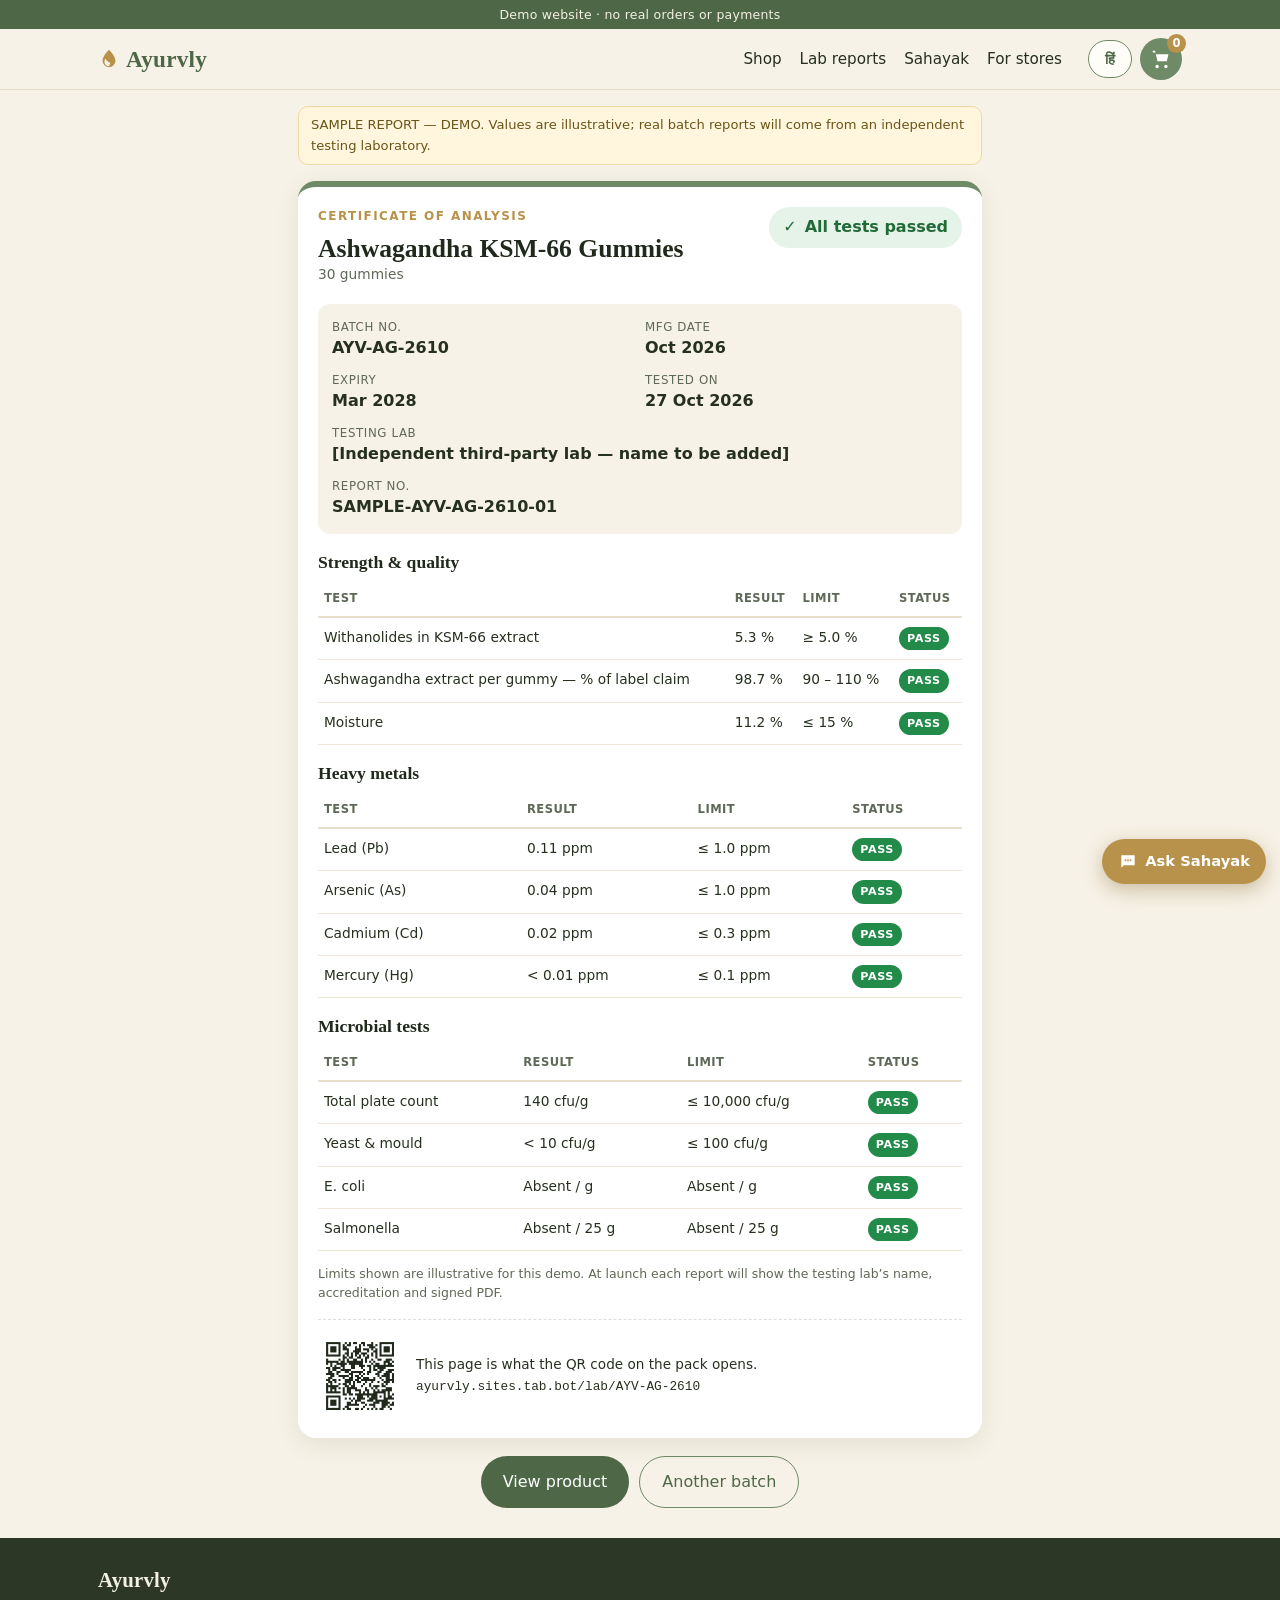
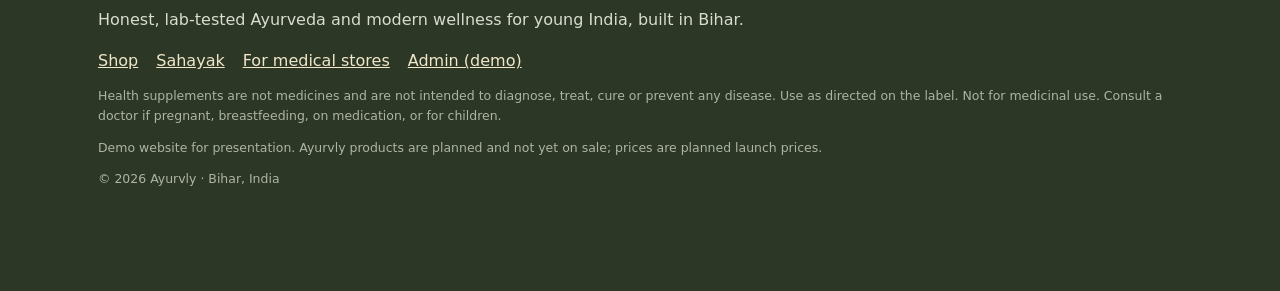
==== lab/AYV-AG-2610/index.html @ ffcc6bb6 "Ayurvly demo site on ayurvly.publicvm.com" ====
<!doctype html>
<html lang="en"><head><meta charset="utf-8">
<meta name="viewport" content="width=device-width,initial-scale=1,viewport-fit=cover">
<title>Lab report AYV-AG-2610 — Ayurvly</title>
<meta name="description" content="Sample certificate of analysis for Ayurvly Ashwagandha KSM-66 Gummies batch AYV-AG-2610 (demo).">
<meta property="og:title" content="Lab report AYV-AG-2610 — Ayurvly"><meta property="og:description" content="Sample certificate of analysis for Ayurvly Ashwagandha KSM-66 Gummies batch AYV-AG-2610 (demo).">
<meta property="og:image" content="https://ayurvly.publicvm.com/og.png"><meta name="theme-color" content="#f5efe3">
<link rel="icon" href="../../assets/favicon.png">
<link rel="stylesheet" href="../../styles.css">
</head>
<body data-page="lab" data-root="../../">
<div class="demobar"><span class="en">Demo website · no real orders or payments</span><span class="hi" lang="hi">डेमो वेबसाइट · कोई असली ऑर्डर या पेमेंट नहीं</span></div>
<header class="top"><div class="wrap topin">
 <a class="logo" href="../../index.html" aria-label="Ayurvly home"><svg viewBox="0 0 24 24" aria-hidden="true"><path d="M12 2C7 7 5 11 5 14a7 7 0 0 0 14 0c0-3-2-7-7-12Zm0 18a5 5 0 0 1-5-5c0-1 .3-2.2 1-3.6 1.3 2.6 3 4 5.6 4.6-.8 1.6-1 2.8-1.6 4Z"/></svg>Ayurvly</a>
 <nav class="mainnav" aria-label="Main"><a href="../../index.html#shop"><span class="en">Shop</span><span class="hi" lang="hi">शॉप</span></a><a href="../../lab/AYV-MG-2611/index.html"><span class="en">Lab reports</span><span class="hi" lang="hi">लैब रिपोर्ट</span></a><a href="../../sahayak/index.html"><span class="en">Sahayak</span><span class="hi" lang="hi">सहायक</span></a><a href="../../stores/index.html"><span class="en">For stores</span><span class="hi" lang="hi">स्टोर्स के लिए</span></a></nav>
 <div class="tools"><button class="lang" type="button" aria-label="Switch language Hindi English"><span class="en">हिं</span><span class="hi">EN</span></button>
 <a class="cartbtn" href="../../cart/index.html" aria-label="Cart"><svg viewBox="0 0 24 24" aria-hidden="true"><path d="M7 18a2 2 0 1 0 0 4 2 2 0 0 0 0-4Zm10 0a2 2 0 1 0 0 4 2 2 0 0 0 0-4ZM5.2 4l.4 2H20l-2 8H7.4L4.6 2H2v2h3.2Z"/></svg><b class="cartcount">0</b></a></div>
</div></header>
<main id="main">
<div class="wrap narrow">
<p class="samplenote"><span class="en">SAMPLE REPORT — DEMO. Values are illustrative; real batch reports will come from an independent testing laboratory.</span><span class="hi" lang="hi">सैंपल रिपोर्ट — डेमो। आँकड़े उदाहरण हैं; असली बैच रिपोर्ट स्वतंत्र टेस्टिंग लैब से आएगी।</span></p>
<div class="coa">
 <div class="coahead"><div><p class="eyebrow"><span class="en">Certificate of Analysis</span><span class="hi" lang="hi">विश्लेषण प्रमाणपत्र (COA)</span></p><h1><span class="en">Ashwagandha KSM-66 Gummies</span><span class="hi" lang="hi">अश्वगंधा KSM-66 गमीज़</span></h1><p class="pack"><span class="en">30 gummies</span><span class="hi" lang="hi">30 गमीज़</span></p></div>
 <div class="verdict"><span>✓</span><b><span class="en">All tests passed</span><span class="hi" lang="hi">सभी टेस्ट पास</span></b></div></div>
 <dl class="meta">
  <div><dt><span class="en">Batch no.</span><span class="hi" lang="hi">बैच नं.</span></dt><dd>AYV-AG-2610</dd></div>
  <div><dt><span class="en">Mfg date</span><span class="hi" lang="hi">निर्माण तिथि</span></dt><dd>Oct 2026</dd></div>
  <div><dt><span class="en">Expiry</span><span class="hi" lang="hi">एक्सपायरी</span></dt><dd>Mar 2028</dd></div>
  <div><dt><span class="en">Tested on</span><span class="hi" lang="hi">टेस्ट तिथि</span></dt><dd>27 Oct 2026</dd></div>
  <div class="wide"><dt><span class="en">Testing lab</span><span class="hi" lang="hi">टेस्टिंग लैब</span></dt><dd><span class="en">[Independent third-party lab — name to be added]</span><span class="hi" lang="hi">[स्वतंत्र थर्ड-पार्टी लैब — नाम जोड़ा जाएगा]</span></dd></div>
  <div class="wide"><dt><span class="en">Report no.</span><span class="hi" lang="hi">रिपोर्ट नं.</span></dt><dd>SAMPLE-AYV-AG-2610-01</dd></div>
 </dl>
 <section class="coasec"><h2><span class="en">Strength & quality</span><span class="hi" lang="hi">ताक़त और गुणवत्ता</span></h2><div class="tblwrap"><table><thead><tr><th><span class="en">Test</span><span class="hi" lang="hi">टेस्ट</span></th><th><span class="en">Result</span><span class="hi" lang="hi">रिज़ल्ट</span></th><th><span class="en">Limit</span><span class="hi" lang="hi">सीमा</span></th><th><span class="en">Status</span><span class="hi" lang="hi">स्थिति</span></th></tr></thead><tbody><tr><td><span class="en">Withanolides in KSM-66 extract</span><span class="hi" lang="hi">KSM-66 एक्सट्रैक्ट में विथानोलाइड्स</span></td><td>5.3 %</td><td>≥ 5.0 %</td><td><span class="pass">PASS</span></td></tr><tr><td><span class="en">Ashwagandha extract per gummy — % of label claim</span><span class="hi" lang="hi">प्रति गमी अश्वगंधा एक्सट्रैक्ट — लेबल का %</span></td><td>98.7 %</td><td>90 – 110 %</td><td><span class="pass">PASS</span></td></tr><tr><td><span class="en">Moisture</span><span class="hi" lang="hi">नमी</span></td><td>11.2 %</td><td>≤ 15 %</td><td><span class="pass">PASS</span></td></tr></tbody></table></div></section>
 <section class="coasec"><h2><span class="en">Heavy metals</span><span class="hi" lang="hi">हेवी मेटल</span></h2><div class="tblwrap"><table><thead><tr><th><span class="en">Test</span><span class="hi" lang="hi">टेस्ट</span></th><th><span class="en">Result</span><span class="hi" lang="hi">रिज़ल्ट</span></th><th><span class="en">Limit</span><span class="hi" lang="hi">सीमा</span></th><th><span class="en">Status</span><span class="hi" lang="hi">स्थिति</span></th></tr></thead><tbody><tr><td><span class="en">Lead (Pb)</span><span class="hi" lang="hi">सीसा (Pb)</span></td><td>0.11 ppm</td><td>≤ 1.0 ppm</td><td><span class="pass">PASS</span></td></tr><tr><td><span class="en">Arsenic (As)</span><span class="hi" lang="hi">आर्सेनिक (As)</span></td><td>0.04 ppm</td><td>≤ 1.0 ppm</td><td><span class="pass">PASS</span></td></tr><tr><td><span class="en">Cadmium (Cd)</span><span class="hi" lang="hi">कैडमियम (Cd)</span></td><td>0.02 ppm</td><td>≤ 0.3 ppm</td><td><span class="pass">PASS</span></td></tr><tr><td><span class="en">Mercury (Hg)</span><span class="hi" lang="hi">पारा (Hg)</span></td><td>< 0.01 ppm</td><td>≤ 0.1 ppm</td><td><span class="pass">PASS</span></td></tr></tbody></table></div></section>
 <section class="coasec"><h2><span class="en">Microbial tests</span><span class="hi" lang="hi">बैक्टीरिया/माइक्रोबियल टेस्ट</span></h2><div class="tblwrap"><table><thead><tr><th><span class="en">Test</span><span class="hi" lang="hi">टेस्ट</span></th><th><span class="en">Result</span><span class="hi" lang="hi">रिज़ल्ट</span></th><th><span class="en">Limit</span><span class="hi" lang="hi">सीमा</span></th><th><span class="en">Status</span><span class="hi" lang="hi">स्थिति</span></th></tr></thead><tbody><tr><td><span class="en">Total plate count</span><span class="hi" lang="hi">कुल बैक्टीरिया गिनती</span></td><td>140 cfu/g</td><td>≤ 10,000 cfu/g</td><td><span class="pass">PASS</span></td></tr><tr><td><span class="en">Yeast & mould</span><span class="hi" lang="hi">यीस्ट और फफूंद</span></td><td>< 10 cfu/g</td><td>≤ 100 cfu/g</td><td><span class="pass">PASS</span></td></tr><tr><td><span class="en">E. coli</span><span class="hi" lang="hi">ई. कोलाई</span></td><td>Absent / g</td><td>Absent / g</td><td><span class="pass">PASS</span></td></tr><tr><td><span class="en">Salmonella</span><span class="hi" lang="hi">साल्मोनेला</span></td><td>Absent / 25 g</td><td>Absent / 25 g</td><td><span class="pass">PASS</span></td></tr></tbody></table></div></section>
 <p class="fine"><span class="en">Limits shown are illustrative for this demo. At launch each report will show the testing lab’s name, accreditation and signed PDF.</span><span class="hi" lang="hi">यहाँ दिखाई सीमाएँ डेमो के उदाहरण हैं। लॉन्च पर हर रिपोर्ट में लैब का नाम, मान्यता और साइन की हुई PDF होगी।</span></p>
 <div class="coafoot"><img src="../../assets/qr-AYV-AG-2610.png" alt="QR code for this report" width="96" height="96"><p><span class="en">This page is what the QR code on the pack opens.</span><span class="hi" lang="hi">पैक पर बना QR कोड यही पेज खोलता है।</span><br><span class="mono">ayurvly.sites.tab.bot/lab/AYV-AG-2610</span></p></div>
</div>
<div class="cta center"><a class="btn" href="../../product/ashwagandha-gummies/index.html"><span class="en">View product</span><span class="hi" lang="hi">प्रोडक्ट देखें</span></a><a class="btn ghost" href="../../lab/AYV-MG-2611/index.html"><span class="en">Another batch</span><span class="hi" lang="hi">दूसरा बैच</span></a></div>
</div>
</main>
<footer class="foot"><div class="wrap">
 <div class="logo small">Ayurvly</div>
 <p><span class="en">Honest, lab-tested Ayurveda and modern wellness for young India, built in Bihar.</span><span class="hi" lang="hi">युवा भारत के लिए ईमानदार, लैब-टेस्टेड आयुर्वेद और आधुनिक वेलनेस — बिहार में बना।</span></p>
 <nav class="footnav" aria-label="Footer"><a href="../../index.html#shop"><span class="en">Shop</span><span class="hi" lang="hi">शॉप</span></a><a href="../../sahayak/index.html"><span class="en">Sahayak</span><span class="hi" lang="hi">सहायक</span></a><a href="../../stores/index.html"><span class="en">For medical stores</span><span class="hi" lang="hi">मेडिकल स्टोर्स के लिए</span></a><a href="../../admin/index.html"><span class="en">Admin (demo)</span><span class="hi" lang="hi">एडमिन (डेमो)</span></a></nav>
 <p class="fine"><span class="en">Health supplements are not medicines and are not intended to diagnose, treat, cure or prevent any disease. Use as directed on the label. Not for medicinal use. Consult a doctor if pregnant, breastfeeding, on medication, or for children.</span><span class="hi" lang="hi">हेल्थ सप्लीमेंट दवा नहीं हैं और किसी बीमारी के इलाज या रोकथाम के लिए नहीं हैं। लेबल के अनुसार ही लें। गर्भावस्था, स्तनपान, कोई दवा चल रही हो या बच्चों के लिए — पहले डॉक्टर से पूछें।</span></p>
 <p class="fine"><span class="en">Demo website for presentation. Ayurvly products are planned and not yet on sale; prices are planned launch prices.</span><span class="hi" lang="hi">यह प्रस्तुति के लिए डेमो वेबसाइट है। Ayurvly प्रोडक्ट अभी योजना में हैं, बिक्री शुरू नहीं हुई; दाम प्रस्तावित लॉन्च दाम हैं।</span></p>
 <p class="fine">© 2026 Ayurvly · Bihar, India</p>
</div></footer>
<a class="fab" href="../../sahayak/index.html" aria-label="Ask Ayurvly Sahayak"><svg viewBox="0 0 24 24" aria-hidden="true"><path d="M4 4h16v12H7l-3 3V4Zm4 5v2h2V9H8Zm3 0v2h2V9h-2Zm3 0v2h2V9h-2Z"/></svg><span><span class="en">Ask Sahayak</span><span class="hi" lang="hi">सहायक से पूछें</span></span></a>
<div class="toast" role="status" aria-live="polite"></div>
<script src="../../script.js"></script>
</body></html>
---- styles.css ----
:root{--sage:#6f8a66;--sage-d:#4e6847;--sage-l:#e3eadb;--cream:#f7f2e7;--cream-d:#efe6d3;--gold:#b8924a;--ink:#26301f;--mut:#5f6957;--white:#fffdf8;--r:16px;--sh:0 6px 24px rgba(54,64,40,.10)}
*{box-sizing:border-box}html{scroll-behavior:smooth;-webkit-text-size-adjust:100%}
body{margin:0;background:var(--cream);color:var(--ink);font:16px/1.55 system-ui,-apple-system,"Segoe UI",Roboto,"Noto Sans Devanagari","Noto Sans",sans-serif;overflow-x:hidden}
img{max-width:100%;height:auto;display:block}a{color:var(--sage-d)}
h1,h2,h3{font-family:Georgia,"Times New Roman","Noto Serif Devanagari",serif;line-height:1.2;margin:0 0 .5em;color:#20291b;font-weight:600}
h1{font-size:clamp(1.75rem,6vw,3rem)}h2{font-size:clamp(1.35rem,4.5vw,2rem)}h3{font-size:1.08rem}
.wrap{max-width:1120px;margin:0 auto;padding:0 18px}.narrow{max-width:720px}
body:not(.lang-hi) .hi{display:none!important}body.lang-hi .en{display:none!important}
.demobar{background:var(--sage-d);color:#f3efe2;font-size:.78rem;text-align:center;padding:5px 10px;letter-spacing:.02em}
.top{position:sticky;top:0;z-index:20;background:rgba(247,242,231,.94);backdrop-filter:blur(8px);border-bottom:1px solid #e4dbc6}
.topin{display:flex;align-items:center;gap:14px;height:60px}
.logo{display:flex;align-items:center;gap:6px;font:600 1.45rem Georgia,serif;color:var(--sage-d);text-decoration:none;letter-spacing:.01em}
.logo svg{width:22px;height:22px;fill:var(--gold)}.logo.small{font-size:1.3rem;color:#f3efe2;margin-bottom:6px}
.mainnav{display:flex;gap:18px;margin-left:auto}.mainnav a{text-decoration:none;color:var(--ink);font-size:.95rem}
.tools{display:flex;gap:8px;align-items:center;margin-left:auto}.mainnav+.tools{margin-left:12px}
.lang{border:1.5px solid var(--sage);background:var(--white);color:var(--sage-d);border-radius:999px;min-width:44px;height:38px;font-weight:700;font-size:.9rem;cursor:pointer}
.cartbtn{position:relative;display:grid;place-items:center;width:42px;height:42px;border-radius:50%;background:var(--sage);text-decoration:none}
.cartbtn svg{width:21px;fill:#fff}.cartcount{position:absolute;top:-4px;right:-4px;background:var(--gold);color:#fff;font-size:.72rem;min-width:19px;height:19px;border-radius:10px;display:grid;place-items:center;padding:0 4px}
@media(max-width:820px){.mainnav{display:none}}
:focus-visible{outline:3px solid var(--gold);outline-offset:2px}
.btn{display:inline-flex;align-items:center;justify-content:center;gap:8px;background:var(--sage-d);color:#fff;border:0;border-radius:999px;padding:13px 22px;font:600 1rem/1.2 inherit;text-decoration:none;cursor:pointer;min-height:48px;transition:transform .15s,background .15s}
.btn:active{transform:scale(.97)}.btn:hover{background:#3f5839}
.btn.ghost{background:transparent;color:var(--sage-d);border:1.5px solid var(--sage)}.btn.ghost:hover{background:var(--sage-l)}
.btn.small{padding:9px 16px;min-height:40px;font-size:.92rem}.btn.block{display:flex;width:100%;margin-top:10px}
.btn.wa{background:#1f8f4e;margin-top:14px}.btn.wa svg{width:22px;fill:#fff}
.eyebrow{text-transform:uppercase;letter-spacing:.12em;font-size:.75rem;color:var(--gold);font-weight:700;margin:0 0 8px}
.lead{font-size:1.08rem;color:var(--mut);max-width:40em}
.hero{padding:34px 0 26px;background:radial-gradient(120% 80% at 90% 0%,#e6ecdc 0%,var(--cream) 60%)}
.hero.small{padding:28px 0 18px}
.heroin{display:grid;gap:10px}.cta{display:flex;flex-wrap:wrap;gap:10px;margin:18px 0}.cta.center{justify-content:center}
.herostack{display:grid;grid-template-columns:1fr 1fr;gap:12px;margin-top:8px}
.herostack img{border-radius:var(--r);box-shadow:var(--sh);aspect-ratio:1;object-fit:cover}
@media(min-width:900px){.heroin{grid-template-columns:1.1fr 1fr;align-items:center;column-gap:40px}.heroin>*:not(.herostack){grid-column:1}.herostack{grid-column:2;grid-row:1/5}}
.trust{background:var(--white);border-block:1px solid #e8dfcb}
.trustin{display:grid;gap:12px;padding:16px 18px}@media(min-width:760px){.trustin{grid-template-columns:repeat(3,1fr)}}
.titem{display:flex;gap:12px;align-items:center;text-decoration:none;color:var(--ink)}
.titem img{width:58px;height:58px;border:1px solid #ddd;border-radius:8px;background:#fff;padding:3px}
.titem i{width:58px;height:58px;flex:none;border-radius:50%;display:grid;place-items:center;background:var(--sage-l);color:var(--sage-d);font:700 1.5rem Georgia,serif;font-style:normal}
.titem b{display:block}.titem span{font-size:.88rem;color:var(--mut)}
.sec{padding:40px 0}.sec.alt{background:var(--cream-d)}.sec0{margin:32px 0}.sub{color:var(--mut);margin-top:-4px}
.grid{display:grid;grid-template-columns:repeat(2,1fr);gap:12px;margin-top:18px}@media(min-width:900px){.grid{grid-template-columns:repeat(4,1fr);gap:18px}}
.pcard{background:var(--white);border-radius:var(--r);overflow:hidden;box-shadow:var(--sh);display:flex;flex-direction:column}
.pimg{position:relative;display:block}.pimg img{aspect-ratio:1;object-fit:cover;width:100%}
.ribbon{position:absolute;top:10px;left:10px;background:var(--gold);color:#fff;font-size:.72rem;font-weight:700;padding:3px 9px;border-radius:999px}
.pbody{padding:12px;display:flex;flex-direction:column;gap:3px;flex:1}.pbody h3{margin:2px 0 0;font-size:1rem}.pbody h3 a{color:inherit;text-decoration:none}
.tag{font-size:.72rem;font-weight:700;color:var(--sage-d);background:var(--sage-l);border-radius:999px;padding:2px 9px;align-self:flex-start}
.pack{color:var(--mut);font-size:.86rem;margin:0}.prow{margin:4px 0}.price{font-weight:800;font-size:1.15rem}.mrp{color:#8a8a80;font-size:.9rem}
.off{font-size:.72rem;color:#9a6b17;font-weight:700}.soon{font-weight:700;color:var(--gold)}
.prow.big .price{font-size:1.7rem}
.pact{display:flex;flex-wrap:wrap;gap:6px;align-items:center;margin-top:auto;padding-top:6px}.pact .btn{flex:1 1 auto}
.labchip{font-size:.78rem;font-weight:700;color:#2f7a46;text-decoration:none;white-space:nowrap}
.split{display:grid;gap:26px;align-items:center}@media(min-width:820px){.split{grid-template-columns:1.2fr 1fr}}
.steps{padding-left:1.2em}.steps li{margin:6px 0}
.qrbig{justify-self:center;background:#fff;border-radius:20px;padding:16px 16px 10px;box-shadow:var(--sh);text-align:center;text-decoration:none;color:var(--sage-d);font-weight:700}
.qrbig img{width:220px;height:220px}
.chatpeek{display:flex;flex-direction:column;gap:10px}
.b{padding:11px 14px;border-radius:16px;max-width:88%;box-shadow:0 2px 8px rgba(0,0,0,.05);white-space:pre-line}
.b.u{align-self:flex-end;background:var(--sage-d);color:#fff;border-bottom-right-radius:4px}.b.a{align-self:flex-start;background:var(--white);border-bottom-left-radius:4px}
.reviews{background:var(--white);border:1.5px dashed #d6c9a8;border-radius:var(--r);padding:18px}.reviews p{margin:.3em 0 0;color:var(--mut)}
.foot{background:#2c3726;color:#d9dccf;padding:30px 0 90px;margin-top:30px}.foot a{color:#f0e6c8}
.footnav{display:flex;flex-wrap:wrap;gap:8px 18px;margin:10px 0}.fine{font-size:.78rem;color:var(--mut)}.foot .fine{color:#aeb4a2}
.fab{position:fixed;right:14px;bottom:16px;z-index:30;display:flex;align-items:center;gap:7px;background:var(--gold);color:#fff;text-decoration:none;border-radius:999px;padding:11px 16px;font-weight:700;box-shadow:0 6px 20px rgba(120,90,30,.35);font-size:.92rem}
.fab svg{width:20px;fill:#fff}body[data-page=sahayak] .fab{display:none}
.toast{position:fixed;left:50%;bottom:80px;transform:translateX(-50%) translateY(20px);background:#26301f;color:#fff;padding:11px 18px;border-radius:12px;opacity:0;pointer-events:none;transition:.25s;z-index:50;max-width:90vw;text-align:center;font-size:.92rem}
.toast.show{opacity:1;transform:translateX(-50%)}
.crumb{font-size:.85rem;margin:14px 0;color:var(--mut)}
.pdp{display:grid;gap:18px}@media(min-width:820px){.pdp{grid-template-columns:1fr 1fr;gap:40px}}
.pdimg img{border-radius:var(--r);box-shadow:var(--sh);width:100%}
.qtyrow{display:flex;gap:10px;align-items:center;margin-top:8px}.qtyrow .btn{flex:1}
.qty{display:inline-flex;align-items:center;border:1.5px solid var(--sage);border-radius:999px;background:var(--white);height:46px}
.qty button{border:0;background:none;width:40px;height:44px;font-size:1.3rem;color:var(--sage-d);cursor:pointer}.qty output{min-width:26px;text-align:center;font-weight:700}
.note{font-size:.84rem;color:var(--mut)}
.bens{padding:0;list-style:none}.bens li{padding:7px 0 7px 28px;position:relative;border-bottom:1px solid #e8dfcb}
.bens li:before{content:"✓";position:absolute;left:4px;color:var(--sage);font-weight:800}
.labbox{margin:30px 0;background:linear-gradient(135deg,#4e6847,#6f8a66);color:#f7f2e7;border-radius:22px;padding:22px;display:grid;gap:18px;align-items:center}
.labbox h2{color:#fff}.labbox .eyebrow{color:#e9cf93}.labbox .btn{background:#f7f2e7;color:var(--sage-d)}
.qrwrap{justify-self:center;background:#fff;padding:10px;border-radius:14px}.qrwrap img{width:190px;height:190px}
@media(min-width:720px){.labbox{grid-template-columns:1fr auto}}
.label{display:grid;gap:0;border-radius:14px;overflow:hidden;box-shadow:var(--sh);max-width:640px}@media(min-width:620px){.label{grid-template-columns:1fr 1.25fr}}
.lfront{background:var(--sage-d);color:#f7f2e7;padding:20px;display:flex;flex-direction:column;gap:4px;justify-content:center;text-align:center;border-right:3px solid var(--gold)}
.lbrand{font:600 1.7rem Georgia,serif;color:#e9cf93}.lname{font:600 1.15rem Georgia,serif}.lpack{font-size:.85rem;opacity:.9}.lhi{font-size:.95rem}
.lnmu{margin-top:8px;font-size:.62rem;letter-spacing:.12em;border:1px solid rgba(255,255,255,.4);padding:3px 6px;align-self:center;border-radius:4px}
.lback{background:#fffdf6;padding:16px;display:flex;gap:12px;align-items:center}
.lrows{display:grid;grid-template-columns:auto 1fr;gap:3px 10px;font-size:.78rem;flex:1}.lrows span{color:var(--mut)}
.lqr{text-align:center;font-size:.66rem;text-decoration:none;color:var(--ink);width:112px;flex:none}.lqr img{width:104px;height:104px;margin:0 auto 3px}
.grid2{display:grid;gap:14px}@media(min-width:760px){.grid2{grid-template-columns:1fr 1fr}}
.grid3{display:grid;gap:14px}@media(min-width:860px){.grid3{grid-template-columns:repeat(3,1fr)}}
.info{background:var(--white);border-radius:var(--r);padding:18px;box-shadow:var(--sh)}.info h2{font-size:1.2rem}.info.warn{border-left:5px solid var(--gold)}.info ul{padding-left:1.1em}
.samplenote{background:#fff6dd;border:1px solid #ecd9a2;color:#6b5418;border-radius:10px;padding:8px 12px;font-size:.82rem;margin:16px 0}
.coa{background:#fff;border-radius:18px;box-shadow:var(--sh);padding:20px;border-top:6px solid var(--sage)}
.coahead{display:flex;justify-content:space-between;gap:12px;flex-wrap:wrap;align-items:flex-start}.coahead h1{font-size:1.6rem;margin:0}
.verdict{display:flex;align-items:center;gap:8px;background:#e5f3e8;color:#226b39;border-radius:999px;padding:8px 14px}.verdict span{font-weight:900}
.meta{display:grid;grid-template-columns:1fr 1fr;gap:10px;margin:18px 0;padding:14px;background:var(--cream);border-radius:12px}
.meta div{min-width:0}.meta .wide{grid-column:1/-1}.meta dt{font-size:.74rem;color:var(--mut);text-transform:uppercase;letter-spacing:.05em}.meta dd{margin:0;font-weight:700;overflow-wrap:anywhere}
.coasec h2{font-size:1.1rem;margin-top:18px}
.tblwrap{overflow-x:auto;-webkit-overflow-scrolling:touch}
table{width:100%;border-collapse:collapse;font-size:.86rem}th{text-align:left;font-size:.72rem;text-transform:uppercase;letter-spacing:.04em;color:var(--mut);padding:8px 6px;border-bottom:2px solid #e8dfcb}
td{padding:9px 6px;border-bottom:1px solid #eee6d4;vertical-align:top}
.pass{display:inline-block;background:#228b4a;color:#fff;font-weight:800;font-size:.7rem;padding:3px 8px;border-radius:999px;letter-spacing:.05em}
.coafoot{display:flex;gap:14px;align-items:center;margin-top:16px;padding-top:14px;border-top:1px dashed #ddd;font-size:.85rem}.coafoot img{width:84px;height:84px}
.mono{font-family:ui-monospace,Menlo,monospace;font-size:.8rem;overflow-wrap:anywhere}
.cartlist{display:flex;flex-direction:column;gap:10px;margin:16px 0}
.citem{display:flex;gap:12px;align-items:center;background:var(--white);border-radius:14px;padding:10px;box-shadow:var(--sh)}
.citem img{width:70px;height:70px;border-radius:10px;object-fit:cover}.citem .cname{flex:1;min-width:0}.citem .cname b{display:block;font-size:.95rem}
.rm{background:none;border:0;color:#9a4b3a;font-size:.8rem;cursor:pointer;padding:4px 0}
.totals{background:var(--white);border-radius:14px;padding:14px;box-shadow:var(--sh)}.totals .r{display:flex;justify-content:space-between;padding:3px 0}.totals .r.t{font-weight:800;font-size:1.1rem;border-top:1px solid #e8dfcb;margin-top:6px;padding-top:8px}
.empty{text-align:center;padding:30px;background:var(--white);border-radius:14px}
.form{display:flex;flex-direction:column;gap:12px;margin-top:16px}.form label{display:flex;flex-direction:column;gap:5px;font-weight:600;font-size:.9rem}
input,textarea{font:inherit;font-size:16px;padding:12px;border:1.5px solid #d8cfba;border-radius:12px;background:#fff;color:var(--ink);width:100%}
input:focus,textarea:focus{outline:none;border-color:var(--sage);box-shadow:0 0 0 3px var(--sage-l)}
.two{display:grid;grid-template-columns:1.4fr 1fr;gap:10px}
fieldset.pay{border:0;padding:0;margin:4px 0;display:flex;flex-direction:column;gap:8px}fieldset legend{font-weight:700;margin-bottom:6px}
.opt{flex-direction:row!important;align-items:center;gap:12px!important;background:#fff;border:1.5px solid #d8cfba;border-radius:12px;padding:12px;cursor:pointer}
.opt input{width:20px;height:20px;accent-color:var(--sage-d)}.opt small{display:block;color:var(--mut);font-weight:400}
.opt:has(input:checked){border-color:var(--sage-d);background:var(--sage-l)}
.err{color:#a63d2b;font-size:.88rem;margin:0;min-height:1em}
.center{text-align:center}.okcircle{width:84px;height:84px;margin:28px auto 10px;border-radius:50%;background:#228b4a;color:#fff;font-size:2.6rem;display:grid;place-items:center}
.chathead{display:flex;gap:12px;align-items:center;margin:18px 0 10px}.chathead h1{font-size:1.4rem;margin:0}.chathead p{margin:0;color:var(--mut);font-size:.85rem}
.avatar{width:50px;height:50px;border-radius:50%;background:var(--sage-d);color:#e9cf93;display:grid;place-items:center;font-size:1.5rem;font-weight:700}
.chat{background:#ebe4d3;border-radius:18px;padding:14px;display:flex;flex-direction:column;gap:10px;min-height:260px;max-height:58vh;overflow-y:auto}
.b.a a{font-weight:700}.b .safe{display:block;margin-top:8px;padding:8px 10px;background:#fff6dd;border-radius:10px;font-size:.86rem}
.typing{align-self:flex-start;background:var(--white);border-radius:16px;padding:12px 14px}.typing i{display:inline-block;width:7px;height:7px;margin:0 2px;border-radius:50%;background:#9aa58e;animation:bl 1s infinite}
.typing i:nth-child(2){animation-delay:.2s}.typing i:nth-child(3){animation-delay:.4s}@keyframes bl{50%{opacity:.25}}
.chips{display:flex;gap:8px;overflow-x:auto;padding:10px 0;-webkit-overflow-scrolling:touch}
.chip{flex:none;border:1.5px solid var(--sage);background:var(--white);color:var(--sage-d);border-radius:999px;padding:8px 13px;font:600 .88rem inherit;cursor:pointer;white-space:nowrap}
.chatin{display:flex;gap:8px}.chatin input{border-radius:999px}
.calc{display:grid;grid-template-columns:1fr auto;gap:4px 10px;background:var(--cream);border-radius:10px;padding:10px;font-size:.9rem}.calc .g{color:#226b39}
.rocard{background:var(--white);border-radius:var(--r);box-shadow:var(--sh);padding:14px;max-width:560px}
.rohead{display:flex;justify-content:space-between;align-items:center;gap:8px;border-bottom:1px solid #e8dfcb;padding-bottom:8px;margin-bottom:6px;flex-wrap:wrap}
.roitem{display:flex;align-items:center;gap:10px;padding:8px 0;border-bottom:1px solid #f0e9da}.roitem img{width:52px;height:52px;border-radius:8px}.roitem>div:nth-child(2){flex:1;min-width:0}.roitem small{display:block;color:var(--mut)}
.roitem .qty{height:40px}.roitem .qty button{width:34px;height:38px}
.rosum{font-weight:700;margin:10px 0 0}
.adhead{display:flex;justify-content:space-between;align-items:flex-start;gap:10px;margin-top:20px}.demotag{background:#b8924a;color:#fff;font-weight:800;font-size:.72rem;padding:5px 10px;border-radius:6px;letter-spacing:.08em;white-space:nowrap}
.kpis{display:grid;grid-template-columns:1fr 1fr;gap:10px}@media(min-width:820px){.kpis{grid-template-columns:repeat(4,1fr)}}
.kpi{background:var(--white);border-radius:14px;padding:14px;box-shadow:var(--sh)}.kpi span{font-size:.8rem;color:var(--mut);display:block}.kpi b{font-size:1.5rem;font-family:Georgia,serif}
.kpi b.bump{animation:bump .6s}@keyframes bump{40%{color:#228b4a;transform:scale(1.08)}}
.panel{background:var(--white);border-radius:var(--r);padding:16px;box-shadow:var(--sh);margin-top:14px;min-width:0}.panel h2{font-size:1.1rem}
.adgrid{display:grid;gap:0 14px}@media(min-width:820px){.adgrid{grid-template-columns:1.6fr 1fr}}
.chart svg,.donut svg{width:100%;height:auto;display:block}.donut{max-width:280px;margin:0 auto}
.srow{margin:10px 0}.srow .sl{display:flex;justify-content:space-between;font-size:.88rem;gap:8px}.bar{height:12px;border-radius:6px;background:#eee6d4;overflow:hidden;margin-top:4px}.bar i{display:block;height:100%;background:var(--sage);transition:width .6s}
.bar i.low{background:#c8742e}.lowtag{color:#b25d1d;font-weight:700;font-size:.76rem}
.orders tr.new{animation:fl 2s}@keyframes fl{0%{background:#dff0d8}100%{background:transparent}}
.st{font-size:.72rem;font-weight:700;padding:2px 8px;border-radius:999px;background:var(--sage-l);color:var(--sage-d);white-space:nowrap}.st.mine{background:#fff0c9;color:#7a5a12}
@media(prefers-reduced-motion:reduce){*{animation:none!important;transition:none!important;scroll-behavior:auto!important}}

.coasec td:nth-child(2){white-space:nowrap}.coasec td:first-child{min-width:7.5em}@media(max-width:480px){.coasec table{font-size:.8rem}.coasec td,.coasec th{padding:8px 4px}}
.orders td small{display:block;color:var(--mut);font-size:.74rem}.orders td{font-size:.82rem}.orders td:first-child b{white-space:nowrap}
td a{white-space:nowrap}
.qrbig img,.qrwrap img,.titem img,.lqr img,.coafoot img{aspect-ratio:1}
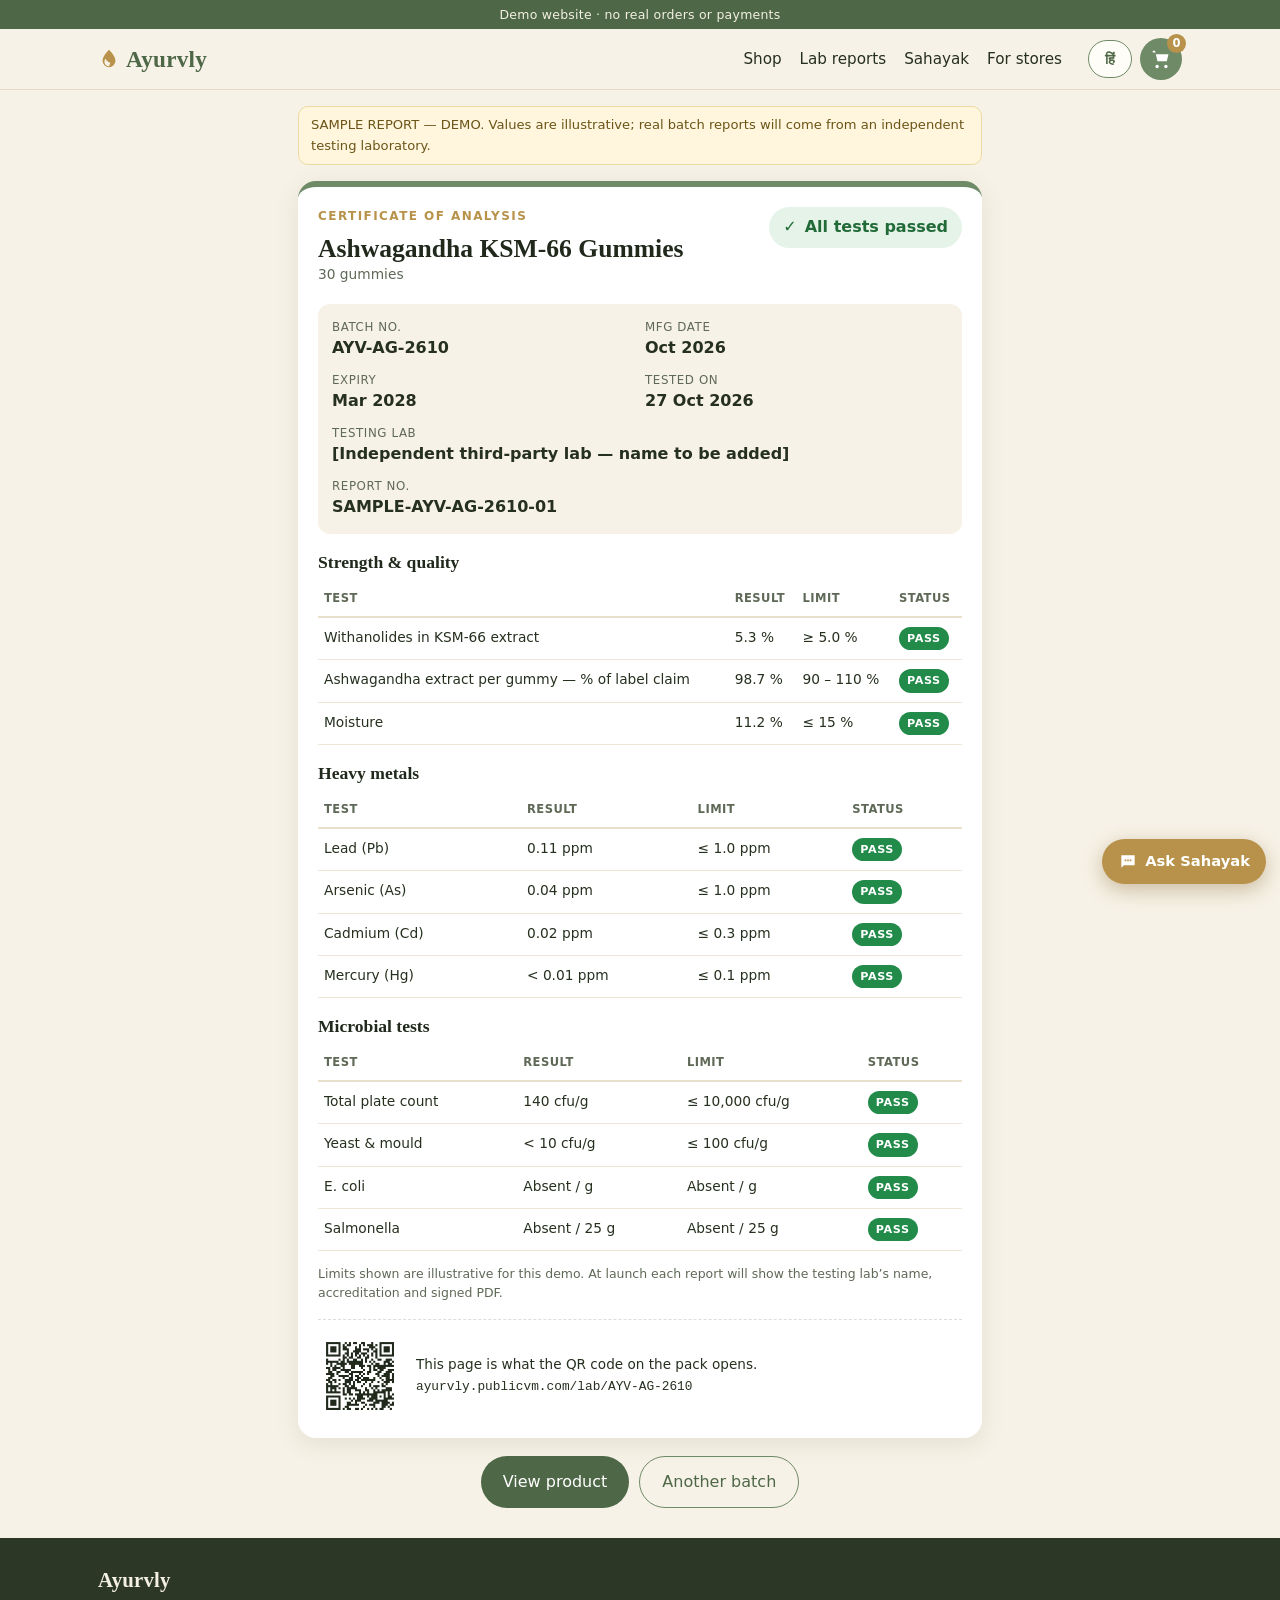
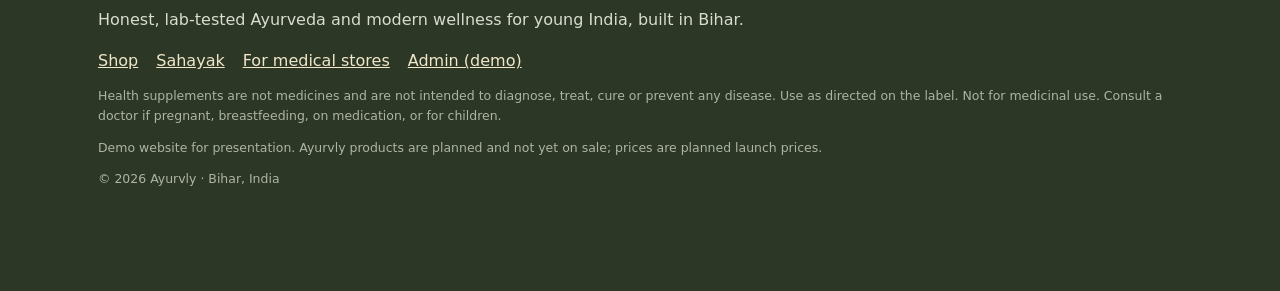
==== commit 31da5def: "lab pages: show new domain" ====
--- a/lab/AYV-AG-2610/index.html
+++ b/lab/AYV-AG-2610/index.html
@@ -34,7 +34,7 @@
  <section class="coasec"><h2><span class="en">Heavy metals</span><span class="hi" lang="hi">हेवी मेटल</span></h2><div class="tblwrap"><table><thead><tr><th><span class="en">Test</span><span class="hi" lang="hi">टेस्ट</span></th><th><span class="en">Result</span><span class="hi" lang="hi">रिज़ल्ट</span></th><th><span class="en">Limit</span><span class="hi" lang="hi">सीमा</span></th><th><span class="en">Status</span><span class="hi" lang="hi">स्थिति</span></th></tr></thead><tbody><tr><td><span class="en">Lead (Pb)</span><span class="hi" lang="hi">सीसा (Pb)</span></td><td>0.11 ppm</td><td>≤ 1.0 ppm</td><td><span class="pass">PASS</span></td></tr><tr><td><span class="en">Arsenic (As)</span><span class="hi" lang="hi">आर्सेनिक (As)</span></td><td>0.04 ppm</td><td>≤ 1.0 ppm</td><td><span class="pass">PASS</span></td></tr><tr><td><span class="en">Cadmium (Cd)</span><span class="hi" lang="hi">कैडमियम (Cd)</span></td><td>0.02 ppm</td><td>≤ 0.3 ppm</td><td><span class="pass">PASS</span></td></tr><tr><td><span class="en">Mercury (Hg)</span><span class="hi" lang="hi">पारा (Hg)</span></td><td>< 0.01 ppm</td><td>≤ 0.1 ppm</td><td><span class="pass">PASS</span></td></tr></tbody></table></div></section>
  <section class="coasec"><h2><span class="en">Microbial tests</span><span class="hi" lang="hi">बैक्टीरिया/माइक्रोबियल टेस्ट</span></h2><div class="tblwrap"><table><thead><tr><th><span class="en">Test</span><span class="hi" lang="hi">टेस्ट</span></th><th><span class="en">Result</span><span class="hi" lang="hi">रिज़ल्ट</span></th><th><span class="en">Limit</span><span class="hi" lang="hi">सीमा</span></th><th><span class="en">Status</span><span class="hi" lang="hi">स्थिति</span></th></tr></thead><tbody><tr><td><span class="en">Total plate count</span><span class="hi" lang="hi">कुल बैक्टीरिया गिनती</span></td><td>140 cfu/g</td><td>≤ 10,000 cfu/g</td><td><span class="pass">PASS</span></td></tr><tr><td><span class="en">Yeast & mould</span><span class="hi" lang="hi">यीस्ट और फफूंद</span></td><td>< 10 cfu/g</td><td>≤ 100 cfu/g</td><td><span class="pass">PASS</span></td></tr><tr><td><span class="en">E. coli</span><span class="hi" lang="hi">ई. कोलाई</span></td><td>Absent / g</td><td>Absent / g</td><td><span class="pass">PASS</span></td></tr><tr><td><span class="en">Salmonella</span><span class="hi" lang="hi">साल्मोनेला</span></td><td>Absent / 25 g</td><td>Absent / 25 g</td><td><span class="pass">PASS</span></td></tr></tbody></table></div></section>
  <p class="fine"><span class="en">Limits shown are illustrative for this demo. At launch each report will show the testing lab’s name, accreditation and signed PDF.</span><span class="hi" lang="hi">यहाँ दिखाई सीमाएँ डेमो के उदाहरण हैं। लॉन्च पर हर रिपोर्ट में लैब का नाम, मान्यता और साइन की हुई PDF होगी।</span></p>
- <div class="coafoot"><img src="../../assets/qr-AYV-AG-2610.png" alt="QR code for this report" width="96" height="96"><p><span class="en">This page is what the QR code on the pack opens.</span><span class="hi" lang="hi">पैक पर बना QR कोड यही पेज खोलता है।</span><br><span class="mono">ayurvly.sites.tab.bot/lab/AYV-AG-2610</span></p></div>
+ <div class="coafoot"><img src="../../assets/qr-AYV-AG-2610.png" alt="QR code for this report" width="96" height="96"><p><span class="en">This page is what the QR code on the pack opens.</span><span class="hi" lang="hi">पैक पर बना QR कोड यही पेज खोलता है।</span><br><span class="mono">ayurvly.publicvm.com/lab/AYV-AG-2610</span></p></div>
 </div>
 <div class="cta center"><a class="btn" href="../../product/ashwagandha-gummies/index.html"><span class="en">View product</span><span class="hi" lang="hi">प्रोडक्ट देखें</span></a><a class="btn ghost" href="../../lab/AYV-MG-2611/index.html"><span class="en">Another batch</span><span class="hi" lang="hi">दूसरा बैच</span></a></div>
 </div>
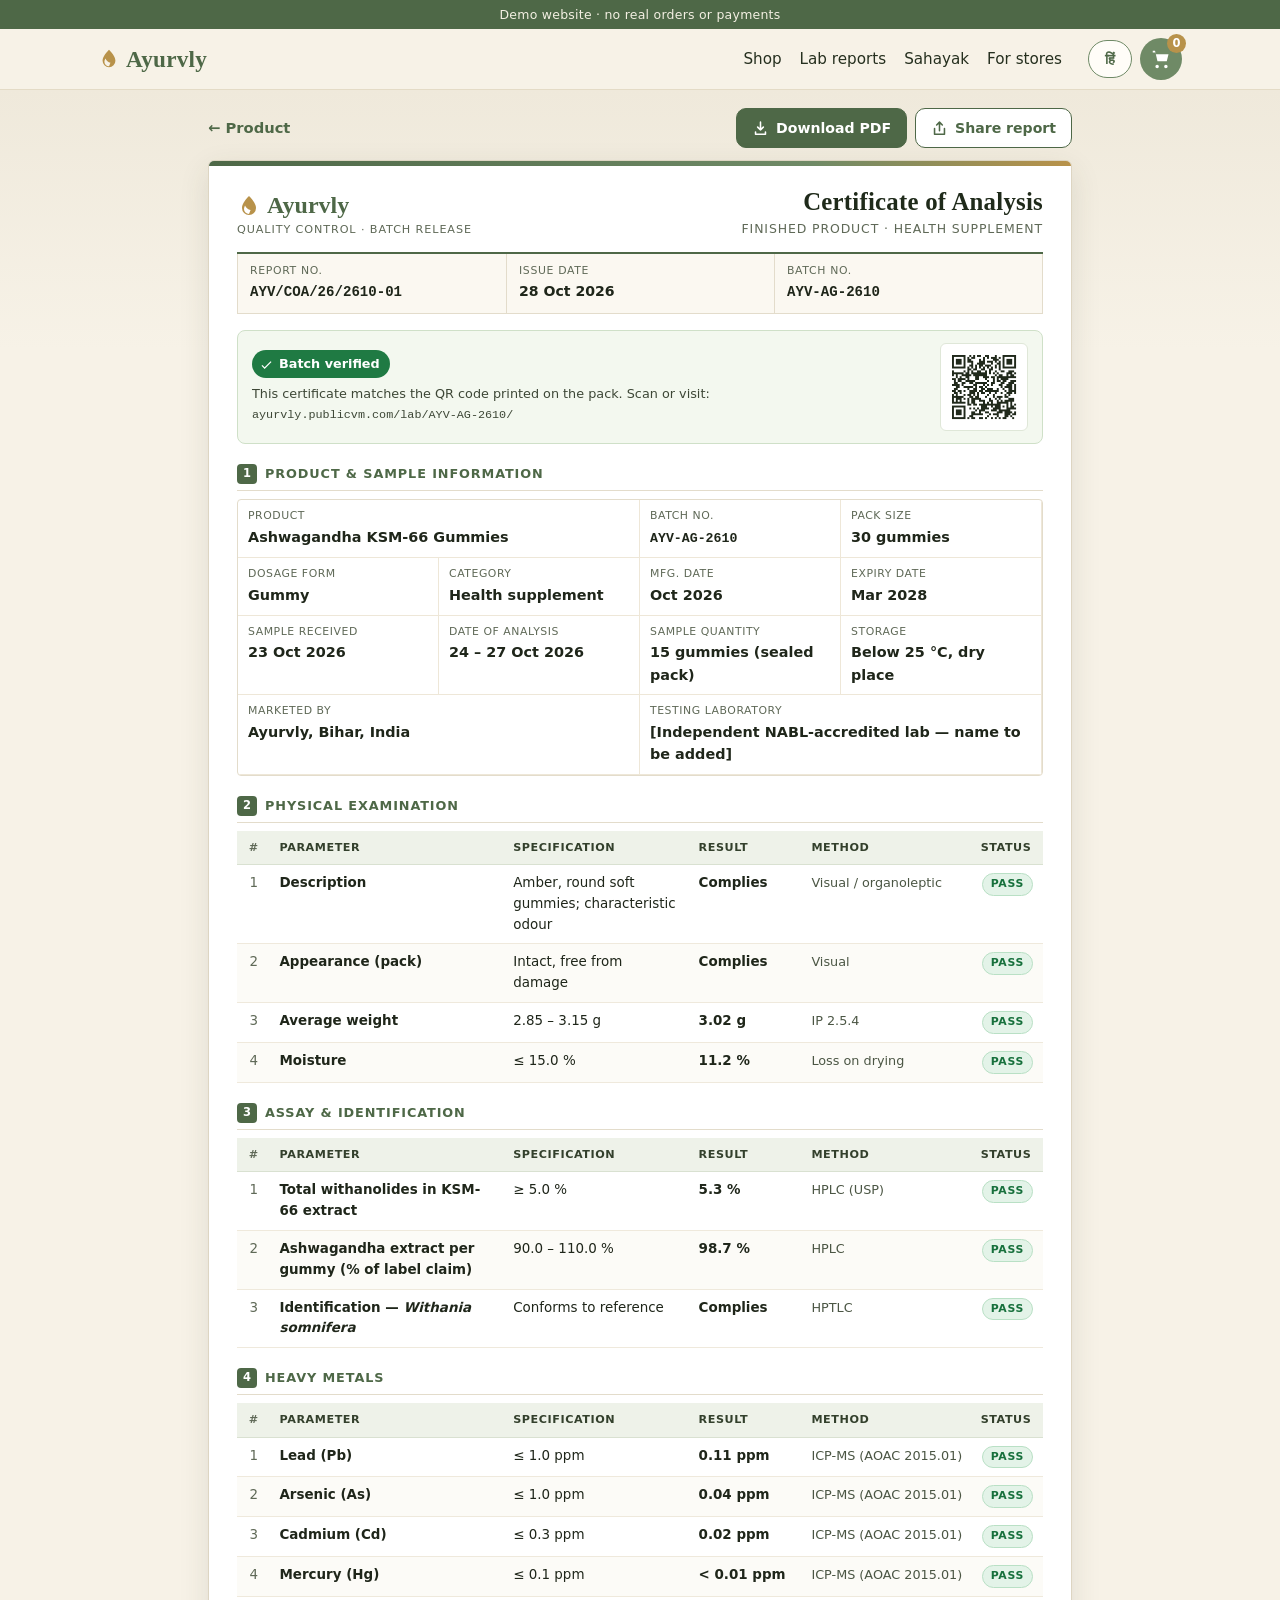
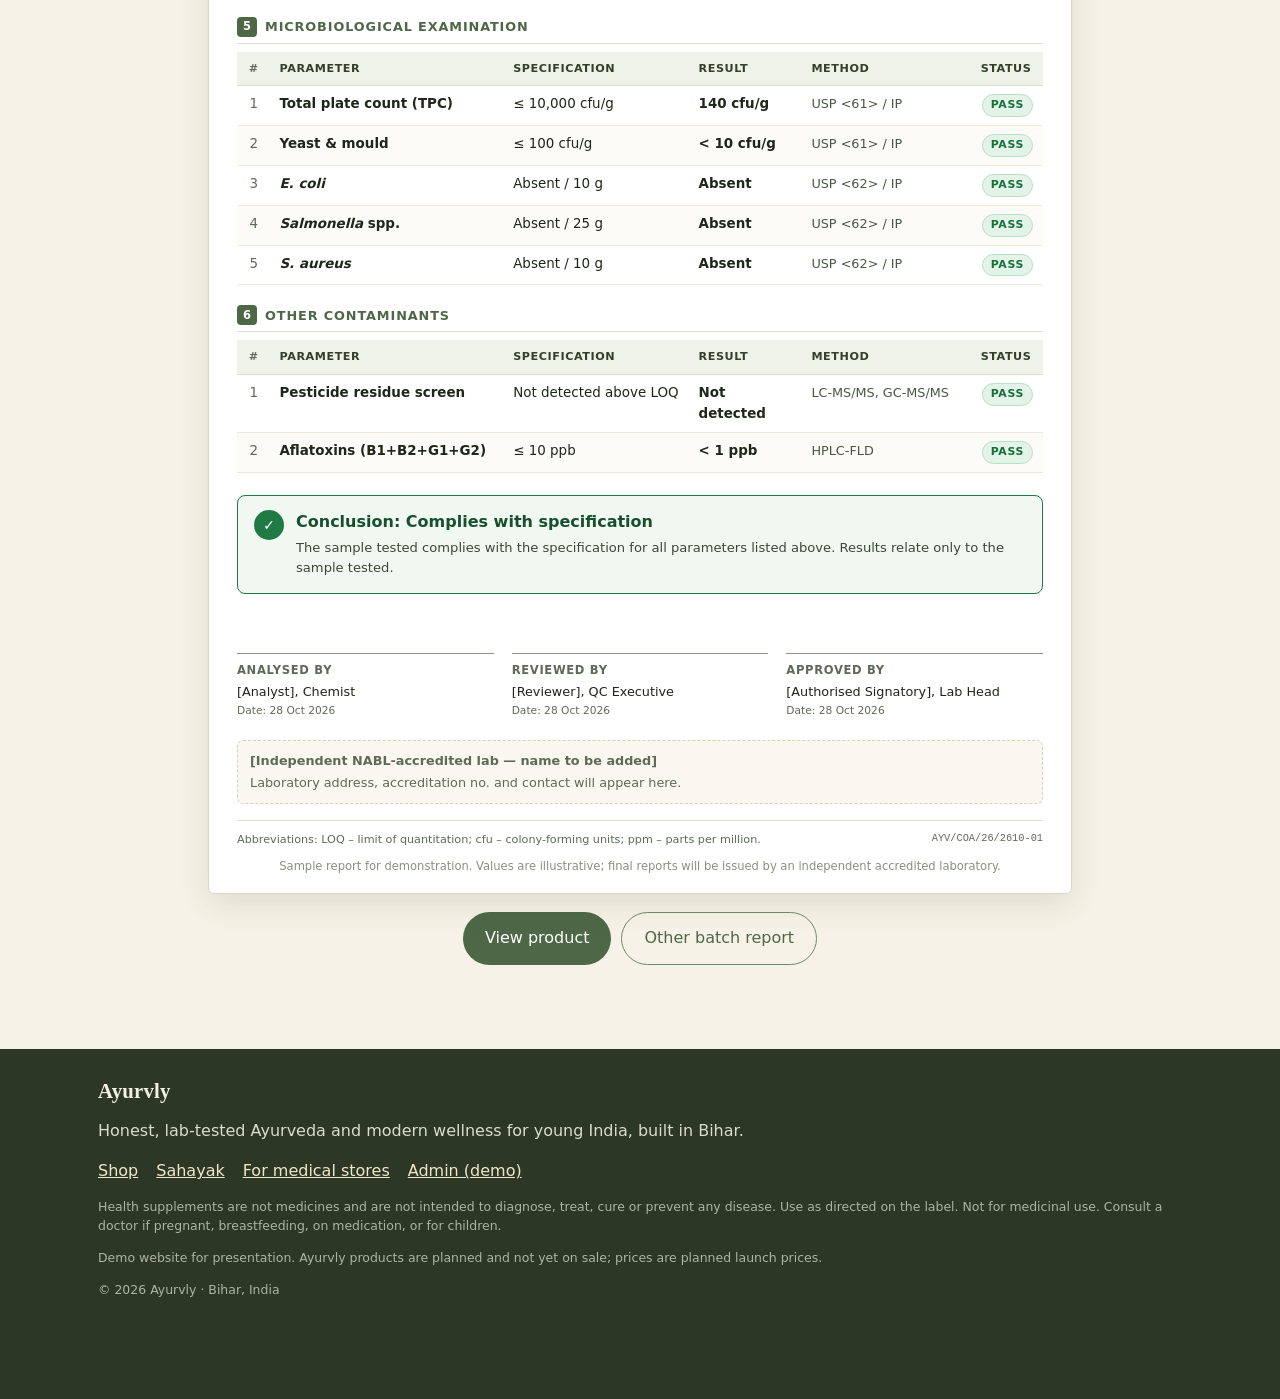
==== commit c977f784: "Lab pages: professional Certificate of Analysis layout, print/PDF + share" ====
--- a/lab/AYV-AG-2610/index.html
+++ b/lab/AYV-AG-2610/index.html
@@ -1,12 +1,12 @@
 <!doctype html>
 <html lang="en"><head><meta charset="utf-8">
 <meta name="viewport" content="width=device-width,initial-scale=1,viewport-fit=cover">
-<title>Lab report AYV-AG-2610 — Ayurvly</title>
+<title>Certificate of Analysis · AYV-AG-2610 · Ayurvly</title>
 <meta name="description" content="Sample certificate of analysis for Ayurvly Ashwagandha KSM-66 Gummies batch AYV-AG-2610 (demo).">
 <meta property="og:title" content="Lab report AYV-AG-2610 — Ayurvly"><meta property="og:description" content="Sample certificate of analysis for Ayurvly Ashwagandha KSM-66 Gummies batch AYV-AG-2610 (demo).">
 <meta property="og:image" content="https://ayurvly.publicvm.com/og.png"><meta name="theme-color" content="#f5efe3">
 <link rel="icon" href="../../assets/favicon.png">
-<link rel="stylesheet" href="../../styles.css">
+<link rel="stylesheet" href="../../styles.css?v=coa2">
 </head>
 <body data-page="lab" data-root="../../">
 <div class="demobar"><span class="en">Demo website · no real orders or payments</span><span class="hi" lang="hi">डेमो वेबसाइट · कोई असली ऑर्डर या पेमेंट नहीं</span></div>
@@ -16,28 +16,51 @@
  <div class="tools"><button class="lang" type="button" aria-label="Switch language Hindi English"><span class="en">हिं</span><span class="hi">EN</span></button>
  <a class="cartbtn" href="../../cart/index.html" aria-label="Cart"><svg viewBox="0 0 24 24" aria-hidden="true"><path d="M7 18a2 2 0 1 0 0 4 2 2 0 0 0 0-4Zm10 0a2 2 0 1 0 0 4 2 2 0 0 0 0-4ZM5.2 4l.4 2H20l-2 8H7.4L4.6 2H2v2h3.2Z"/></svg><b class="cartcount">0</b></a></div>
 </div></header>
-<main id="main">
-<div class="wrap narrow">
-<p class="samplenote"><span class="en">SAMPLE REPORT — DEMO. Values are illustrative; real batch reports will come from an independent testing laboratory.</span><span class="hi" lang="hi">सैंपल रिपोर्ट — डेमो। आँकड़े उदाहरण हैं; असली बैच रिपोर्ट स्वतंत्र टेस्टिंग लैब से आएगी।</span></p>
-<div class="coa">
- <div class="coahead"><div><p class="eyebrow"><span class="en">Certificate of Analysis</span><span class="hi" lang="hi">विश्लेषण प्रमाणपत्र (COA)</span></p><h1><span class="en">Ashwagandha KSM-66 Gummies</span><span class="hi" lang="hi">अश्वगंधा KSM-66 गमीज़</span></h1><p class="pack"><span class="en">30 gummies</span><span class="hi" lang="hi">30 गमीज़</span></p></div>
- <div class="verdict"><span>✓</span><b><span class="en">All tests passed</span><span class="hi" lang="hi">सभी टेस्ट पास</span></b></div></div>
- <dl class="meta">
-  <div><dt><span class="en">Batch no.</span><span class="hi" lang="hi">बैच नं.</span></dt><dd>AYV-AG-2610</dd></div>
-  <div><dt><span class="en">Mfg date</span><span class="hi" lang="hi">निर्माण तिथि</span></dt><dd>Oct 2026</dd></div>
-  <div><dt><span class="en">Expiry</span><span class="hi" lang="hi">एक्सपायरी</span></dt><dd>Mar 2028</dd></div>
-  <div><dt><span class="en">Tested on</span><span class="hi" lang="hi">टेस्ट तिथि</span></dt><dd>27 Oct 2026</dd></div>
-  <div class="wide"><dt><span class="en">Testing lab</span><span class="hi" lang="hi">टेस्टिंग लैब</span></dt><dd><span class="en">[Independent third-party lab — name to be added]</span><span class="hi" lang="hi">[स्वतंत्र थर्ड-पार्टी लैब — नाम जोड़ा जाएगा]</span></dd></div>
-  <div class="wide"><dt><span class="en">Report no.</span><span class="hi" lang="hi">रिपोर्ट नं.</span></dt><dd>SAMPLE-AYV-AG-2610-01</dd></div>
- </dl>
- <section class="coasec"><h2><span class="en">Strength & quality</span><span class="hi" lang="hi">ताक़त और गुणवत्ता</span></h2><div class="tblwrap"><table><thead><tr><th><span class="en">Test</span><span class="hi" lang="hi">टेस्ट</span></th><th><span class="en">Result</span><span class="hi" lang="hi">रिज़ल्ट</span></th><th><span class="en">Limit</span><span class="hi" lang="hi">सीमा</span></th><th><span class="en">Status</span><span class="hi" lang="hi">स्थिति</span></th></tr></thead><tbody><tr><td><span class="en">Withanolides in KSM-66 extract</span><span class="hi" lang="hi">KSM-66 एक्सट्रैक्ट में विथानोलाइड्स</span></td><td>5.3 %</td><td>≥ 5.0 %</td><td><span class="pass">PASS</span></td></tr><tr><td><span class="en">Ashwagandha extract per gummy — % of label claim</span><span class="hi" lang="hi">प्रति गमी अश्वगंधा एक्सट्रैक्ट — लेबल का %</span></td><td>98.7 %</td><td>90 – 110 %</td><td><span class="pass">PASS</span></td></tr><tr><td><span class="en">Moisture</span><span class="hi" lang="hi">नमी</span></td><td>11.2 %</td><td>≤ 15 %</td><td><span class="pass">PASS</span></td></tr></tbody></table></div></section>
- <section class="coasec"><h2><span class="en">Heavy metals</span><span class="hi" lang="hi">हेवी मेटल</span></h2><div class="tblwrap"><table><thead><tr><th><span class="en">Test</span><span class="hi" lang="hi">टेस्ट</span></th><th><span class="en">Result</span><span class="hi" lang="hi">रिज़ल्ट</span></th><th><span class="en">Limit</span><span class="hi" lang="hi">सीमा</span></th><th><span class="en">Status</span><span class="hi" lang="hi">स्थिति</span></th></tr></thead><tbody><tr><td><span class="en">Lead (Pb)</span><span class="hi" lang="hi">सीसा (Pb)</span></td><td>0.11 ppm</td><td>≤ 1.0 ppm</td><td><span class="pass">PASS</span></td></tr><tr><td><span class="en">Arsenic (As)</span><span class="hi" lang="hi">आर्सेनिक (As)</span></td><td>0.04 ppm</td><td>≤ 1.0 ppm</td><td><span class="pass">PASS</span></td></tr><tr><td><span class="en">Cadmium (Cd)</span><span class="hi" lang="hi">कैडमियम (Cd)</span></td><td>0.02 ppm</td><td>≤ 0.3 ppm</td><td><span class="pass">PASS</span></td></tr><tr><td><span class="en">Mercury (Hg)</span><span class="hi" lang="hi">पारा (Hg)</span></td><td>< 0.01 ppm</td><td>≤ 0.1 ppm</td><td><span class="pass">PASS</span></td></tr></tbody></table></div></section>
- <section class="coasec"><h2><span class="en">Microbial tests</span><span class="hi" lang="hi">बैक्टीरिया/माइक्रोबियल टेस्ट</span></h2><div class="tblwrap"><table><thead><tr><th><span class="en">Test</span><span class="hi" lang="hi">टेस्ट</span></th><th><span class="en">Result</span><span class="hi" lang="hi">रिज़ल्ट</span></th><th><span class="en">Limit</span><span class="hi" lang="hi">सीमा</span></th><th><span class="en">Status</span><span class="hi" lang="hi">स्थिति</span></th></tr></thead><tbody><tr><td><span class="en">Total plate count</span><span class="hi" lang="hi">कुल बैक्टीरिया गिनती</span></td><td>140 cfu/g</td><td>≤ 10,000 cfu/g</td><td><span class="pass">PASS</span></td></tr><tr><td><span class="en">Yeast & mould</span><span class="hi" lang="hi">यीस्ट और फफूंद</span></td><td>< 10 cfu/g</td><td>≤ 100 cfu/g</td><td><span class="pass">PASS</span></td></tr><tr><td><span class="en">E. coli</span><span class="hi" lang="hi">ई. कोलाई</span></td><td>Absent / g</td><td>Absent / g</td><td><span class="pass">PASS</span></td></tr><tr><td><span class="en">Salmonella</span><span class="hi" lang="hi">साल्मोनेला</span></td><td>Absent / 25 g</td><td>Absent / 25 g</td><td><span class="pass">PASS</span></td></tr></tbody></table></div></section>
- <p class="fine"><span class="en">Limits shown are illustrative for this demo. At launch each report will show the testing lab’s name, accreditation and signed PDF.</span><span class="hi" lang="hi">यहाँ दिखाई सीमाएँ डेमो के उदाहरण हैं। लॉन्च पर हर रिपोर्ट में लैब का नाम, मान्यता और साइन की हुई PDF होगी।</span></p>
- <div class="coafoot"><img src="../../assets/qr-AYV-AG-2610.png" alt="QR code for this report" width="96" height="96"><p><span class="en">This page is what the QR code on the pack opens.</span><span class="hi" lang="hi">पैक पर बना QR कोड यही पेज खोलता है।</span><br><span class="mono">ayurvly.publicvm.com/lab/AYV-AG-2610</span></p></div>
+<main id="main" class="coa-page">
+<div class="wrap coawrap">
+<div class="coa-actions noprint">
+ <a class="back" href="../../product/ashwagandha-gummies/index.html">← <span class="en">Product</span><span class="hi" lang="hi">प्रोडक्ट</span></a>
+ <div class="btns"><button type="button" class="abtn" id="coaPrint"><svg viewBox="0 0 24 24" aria-hidden="true"><path d="M12 3v11m0 0-4-4m4 4 4-4M5 17v3h14v-3"/></svg><span class="en">Download PDF</span><span class="hi" lang="hi">PDF डाउनलोड</span></button><button type="button" class="abtn ghost" id="coaShare"><svg viewBox="0 0 24 24" aria-hidden="true"><path d="M12 15V3m0 0L8 7m4-4 4 4M5 12v8h14v-8"/></svg><span class="en">Share report</span><span class="hi" lang="hi">रिपोर्ट शेयर करें</span></button></div>
 </div>
-<div class="cta center"><a class="btn" href="../../product/ashwagandha-gummies/index.html"><span class="en">View product</span><span class="hi" lang="hi">प्रोडक्ट देखें</span></a><a class="btn ghost" href="../../lab/AYV-MG-2611/index.html"><span class="en">Another batch</span><span class="hi" lang="hi">दूसरा बैच</span></a></div>
+<article class="cert" aria-label="Certificate of Analysis">
+ <header class="chead">
+  <div class="cbrand"><div class="cmark"><svg viewBox="0 0 24 24" aria-hidden="true"><path d="M12 2C7 7 5 11 5 14a7 7 0 0 0 14 0c0-3-2-7-7-12Zm0 18a5 5 0 0 1-5-5c0-1 .3-2.2 1-3.6 1.3 2.6 3 4 5.6 4.6-.8 1.6-1 2.8-1.6 4Z"/></svg><span>Ayurvly</span></div><small><span class="en">Quality Control · Batch Release</span><span class="hi" lang="hi">क्वालिटी कंट्रोल · बैच रिलीज़</span></small></div>
+  <div class="ctitle"><h1><span class="en">Certificate of Analysis</span><span class="hi" lang="hi">विश्लेषण प्रमाणपत्र</span></h1><p><span class="en">Finished product · Health supplement</span><span class="hi" lang="hi">तैयार प्रोडक्ट · हेल्थ सप्लीमेंट</span></p></div>
+ </header>
+ <div class="cref">
+  <div><span><span class="en">Report no.</span><span class="hi" lang="hi">रिपोर्ट नं.</span></span><b class="mono">AYV/COA/26/2610-01</b></div>
+  <div><span><span class="en">Issue date</span><span class="hi" lang="hi">जारी तिथि</span></span><b>28 Oct 2026</b></div>
+  <div><span><span class="en">Batch no.</span><span class="hi" lang="hi">बैच नं.</span></span><b class="mono">AYV-AG-2610</b></div>
+ </div>
+ <div class="cverify">
+  <div class="vtxt"><span class="vbadge"><svg viewBox="0 0 24 24" aria-hidden="true"><path d="m9 16.2-3.5-3.6L4 14.1 9 19 20 8l-1.4-1.4z"/></svg><span class="en">Batch verified</span><span class="hi" lang="hi">बैच वेरिफ़ाइड</span></span>
+   <p><span class="en">This certificate matches the QR code printed on the pack. Scan or visit:</span><span class="hi" lang="hi">यह प्रमाणपत्र पैक पर छपे QR कोड से मेल खाता है। स्कैन करें या खोलें:</span><br><span class="mono">ayurvly.publicvm.com/lab/AYV-AG-2610/</span></p></div>
+  <img src="../../assets/qr-AYV-AG-2610.png" alt="QR code for batch AYV-AG-2610" width="88" height="88">
+ </div>
+ <section class="csec"><h2><span class="sn">1</span><span class="en">Product &amp; sample information</span><span class="hi" lang="hi">प्रोडक्ट और सैंपल जानकारी</span></h2><dl class="cinfo"><div class="w2"><dt><span class="en">Product</span><span class="hi" lang="hi">प्रोडक्ट</span></dt><dd><span class="en">Ashwagandha KSM-66 Gummies</span><span class="hi" lang="hi">अश्वगंधा KSM-66 गमीज़</span></dd></div><div class=""><dt><span class="en">Batch no.</span><span class="hi" lang="hi">बैच नं.</span></dt><dd><span class="mono">AYV-AG-2610</span></dd></div><div class=""><dt><span class="en">Pack size</span><span class="hi" lang="hi">पैक साइज़</span></dt><dd><span class="en">30 gummies</span><span class="hi" lang="hi">30 गमीज़</span></dd></div><div class=""><dt><span class="en">Dosage form</span><span class="hi" lang="hi">रूप</span></dt><dd><span class="en">Gummy</span><span class="hi" lang="hi">गमी</span></dd></div><div class=""><dt><span class="en">Category</span><span class="hi" lang="hi">श्रेणी</span></dt><dd><span class="en">Health supplement</span><span class="hi" lang="hi">हेल्थ सप्लीमेंट</span></dd></div><div class=""><dt><span class="en">Mfg. date</span><span class="hi" lang="hi">निर्माण तिथि</span></dt><dd>Oct 2026</dd></div><div class=""><dt><span class="en">Expiry date</span><span class="hi" lang="hi">एक्सपायरी तिथि</span></dt><dd>Mar 2028</dd></div><div class=""><dt><span class="en">Sample received</span><span class="hi" lang="hi">सैंपल प्राप्त</span></dt><dd>23 Oct 2026</dd></div><div class=""><dt><span class="en">Date of analysis</span><span class="hi" lang="hi">विश्लेषण तिथि</span></dt><dd>24 – 27 Oct 2026</dd></div><div class=""><dt><span class="en">Sample quantity</span><span class="hi" lang="hi">सैंपल मात्रा</span></dt><dd><span class="en">15 gummies (sealed pack)</span><span class="hi" lang="hi">15 गमीज़ (सील पैक)</span></dd></div><div class=""><dt><span class="en">Storage</span><span class="hi" lang="hi">भंडारण</span></dt><dd><span class="en">Below 25 °C, dry place</span><span class="hi" lang="hi">25 °C से नीचे, सूखी जगह</span></dd></div><div class="w2"><dt><span class="en">Marketed by</span><span class="hi" lang="hi">मार्केटिंग</span></dt><dd><span class="en">Ayurvly, Bihar, India</span><span class="hi" lang="hi">Ayurvly, बिहार, भारत</span></dd></div><div class="w2"><dt><span class="en">Testing laboratory</span><span class="hi" lang="hi">टेस्टिंग लैब</span></dt><dd><span class="en">[Independent NABL-accredited lab — name to be added]</span><span class="hi" lang="hi">[स्वतंत्र NABL-मान्यता प्राप्त लैब — नाम जोड़ा जाएगा]</span></dd></div></dl></section>
+ <section class="csec"><h2><span class="sn">2</span><span class="en">Physical examination</span><span class="hi" lang="hi">भौतिक जाँच</span></h2><div class="ctbl"><table><thead><tr><th class="cn">#</th><th><span class="en">Parameter</span><span class="hi" lang="hi">पैरामीटर</span></th><th><span class="en">Specification</span><span class="hi" lang="hi">मानक सीमा</span></th><th><span class="en">Result</span><span class="hi" lang="hi">परिणाम</span></th><th><span class="en">Method</span><span class="hi" lang="hi">विधि</span></th><th><span class="en">Status</span><span class="hi" lang="hi">स्थिति</span></th></tr></thead><tbody><tr><td class="cn">1</td><td class="cp"><span class="en">Description</span><span class="hi" lang="hi">विवरण</span></td><td class="cs" data-en="Specification" data-hi="मानक सीमा"><span class="en">Amber, round soft gummies; characteristic odour</span><span class="hi" lang="hi">एम्बर रंग की गोल सॉफ़्ट गमीज़; विशेष गंध</span></td><td class="cr" data-en="Result" data-hi="परिणाम"><b><span class="en">Complies</span><span class="hi" lang="hi">अनुरूप</span></b></td><td class="cm" data-en="Method" data-hi="विधि"><span class="en">Visual / organoleptic</span><span class="hi" lang="hi">दृश्य / संवेदी जाँच</span></td><td class="cst"><span class="chip-pass"><span class="en">PASS</span><span class="hi" lang="hi">पास</span></span></td></tr><tr><td class="cn">2</td><td class="cp"><span class="en">Appearance (pack)</span><span class="hi" lang="hi">दिखावट (पैक)</span></td><td class="cs" data-en="Specification" data-hi="मानक सीमा"><span class="en">Intact, free from damage</span><span class="hi" lang="hi">सही, कोई नुकसान नहीं</span></td><td class="cr" data-en="Result" data-hi="परिणाम"><b><span class="en">Complies</span><span class="hi" lang="hi">अनुरूप</span></b></td><td class="cm" data-en="Method" data-hi="विधि"><span class="en">Visual</span><span class="hi" lang="hi">दृश्य जाँच</span></td><td class="cst"><span class="chip-pass"><span class="en">PASS</span><span class="hi" lang="hi">पास</span></span></td></tr><tr><td class="cn">3</td><td class="cp"><span class="en">Average weight</span><span class="hi" lang="hi">औसत वज़न</span></td><td class="cs" data-en="Specification" data-hi="मानक सीमा">2.85 – 3.15 g</td><td class="cr" data-en="Result" data-hi="परिणाम"><b>3.02 g</b></td><td class="cm" data-en="Method" data-hi="विधि">IP 2.5.4</td><td class="cst"><span class="chip-pass"><span class="en">PASS</span><span class="hi" lang="hi">पास</span></span></td></tr><tr><td class="cn">4</td><td class="cp"><span class="en">Moisture</span><span class="hi" lang="hi">नमी</span></td><td class="cs" data-en="Specification" data-hi="मानक सीमा">≤ 15.0 %</td><td class="cr" data-en="Result" data-hi="परिणाम"><b>11.2 %</b></td><td class="cm" data-en="Method" data-hi="विधि"><span class="en">Loss on drying</span><span class="hi" lang="hi">सुखाने पर कमी</span></td><td class="cst"><span class="chip-pass"><span class="en">PASS</span><span class="hi" lang="hi">पास</span></span></td></tr></tbody></table></div></section>
+ <section class="csec"><h2><span class="sn">3</span><span class="en">Assay &amp; identification</span><span class="hi" lang="hi">एसे और पहचान</span></h2><div class="ctbl"><table><thead><tr><th class="cn">#</th><th><span class="en">Parameter</span><span class="hi" lang="hi">पैरामीटर</span></th><th><span class="en">Specification</span><span class="hi" lang="hi">मानक सीमा</span></th><th><span class="en">Result</span><span class="hi" lang="hi">परिणाम</span></th><th><span class="en">Method</span><span class="hi" lang="hi">विधि</span></th><th><span class="en">Status</span><span class="hi" lang="hi">स्थिति</span></th></tr></thead><tbody><tr><td class="cn">1</td><td class="cp"><span class="en">Total withanolides in KSM-66 extract</span><span class="hi" lang="hi">KSM-66 एक्सट्रैक्ट में कुल विथानोलाइड्स</span></td><td class="cs" data-en="Specification" data-hi="मानक सीमा">≥ 5.0 %</td><td class="cr" data-en="Result" data-hi="परिणाम"><b>5.3 %</b></td><td class="cm" data-en="Method" data-hi="विधि">HPLC (USP)</td><td class="cst"><span class="chip-pass"><span class="en">PASS</span><span class="hi" lang="hi">पास</span></span></td></tr><tr><td class="cn">2</td><td class="cp"><span class="en">Ashwagandha extract per gummy (% of label claim)</span><span class="hi" lang="hi">प्रति गमी अश्वगंधा एक्सट्रैक्ट (लेबल का %)</span></td><td class="cs" data-en="Specification" data-hi="मानक सीमा">90.0 – 110.0 %</td><td class="cr" data-en="Result" data-hi="परिणाम"><b>98.7 %</b></td><td class="cm" data-en="Method" data-hi="विधि">HPLC</td><td class="cst"><span class="chip-pass"><span class="en">PASS</span><span class="hi" lang="hi">पास</span></span></td></tr><tr><td class="cn">3</td><td class="cp"><span class="en">Identification — <i>Withania somnifera</i></span><span class="hi" lang="hi">पहचान — <i>विथानिया सोम्निफ़ेरा</i></span></td><td class="cs" data-en="Specification" data-hi="मानक सीमा"><span class="en">Conforms to reference</span><span class="hi" lang="hi">रेफ़रेंस के अनुरूप</span></td><td class="cr" data-en="Result" data-hi="परिणाम"><b><span class="en">Complies</span><span class="hi" lang="hi">अनुरूप</span></b></td><td class="cm" data-en="Method" data-hi="विधि">HPTLC</td><td class="cst"><span class="chip-pass"><span class="en">PASS</span><span class="hi" lang="hi">पास</span></span></td></tr></tbody></table></div></section>
+ <section class="csec"><h2><span class="sn">4</span><span class="en">Heavy metals</span><span class="hi" lang="hi">हेवी मेटल</span></h2><div class="ctbl"><table><thead><tr><th class="cn">#</th><th><span class="en">Parameter</span><span class="hi" lang="hi">पैरामीटर</span></th><th><span class="en">Specification</span><span class="hi" lang="hi">मानक सीमा</span></th><th><span class="en">Result</span><span class="hi" lang="hi">परिणाम</span></th><th><span class="en">Method</span><span class="hi" lang="hi">विधि</span></th><th><span class="en">Status</span><span class="hi" lang="hi">स्थिति</span></th></tr></thead><tbody><tr><td class="cn">1</td><td class="cp"><span class="en">Lead (Pb)</span><span class="hi" lang="hi">सीसा (Pb)</span></td><td class="cs" data-en="Specification" data-hi="मानक सीमा">≤ 1.0 ppm</td><td class="cr" data-en="Result" data-hi="परिणाम"><b>0.11 ppm</b></td><td class="cm" data-en="Method" data-hi="विधि">ICP-MS (AOAC 2015.01)</td><td class="cst"><span class="chip-pass"><span class="en">PASS</span><span class="hi" lang="hi">पास</span></span></td></tr><tr><td class="cn">2</td><td class="cp"><span class="en">Arsenic (As)</span><span class="hi" lang="hi">आर्सेनिक (As)</span></td><td class="cs" data-en="Specification" data-hi="मानक सीमा">≤ 1.0 ppm</td><td class="cr" data-en="Result" data-hi="परिणाम"><b>0.04 ppm</b></td><td class="cm" data-en="Method" data-hi="विधि">ICP-MS (AOAC 2015.01)</td><td class="cst"><span class="chip-pass"><span class="en">PASS</span><span class="hi" lang="hi">पास</span></span></td></tr><tr><td class="cn">3</td><td class="cp"><span class="en">Cadmium (Cd)</span><span class="hi" lang="hi">कैडमियम (Cd)</span></td><td class="cs" data-en="Specification" data-hi="मानक सीमा">≤ 0.3 ppm</td><td class="cr" data-en="Result" data-hi="परिणाम"><b>0.02 ppm</b></td><td class="cm" data-en="Method" data-hi="विधि">ICP-MS (AOAC 2015.01)</td><td class="cst"><span class="chip-pass"><span class="en">PASS</span><span class="hi" lang="hi">पास</span></span></td></tr><tr><td class="cn">4</td><td class="cp"><span class="en">Mercury (Hg)</span><span class="hi" lang="hi">पारा (Hg)</span></td><td class="cs" data-en="Specification" data-hi="मानक सीमा">≤ 0.1 ppm</td><td class="cr" data-en="Result" data-hi="परिणाम"><b>&lt; 0.01 ppm</b></td><td class="cm" data-en="Method" data-hi="विधि">ICP-MS (AOAC 2015.01)</td><td class="cst"><span class="chip-pass"><span class="en">PASS</span><span class="hi" lang="hi">पास</span></span></td></tr></tbody></table></div></section>
+ <section class="csec"><h2><span class="sn">5</span><span class="en">Microbiological examination</span><span class="hi" lang="hi">माइक्रोबायोलॉजिकल जाँच</span></h2><div class="ctbl"><table><thead><tr><th class="cn">#</th><th><span class="en">Parameter</span><span class="hi" lang="hi">पैरामीटर</span></th><th><span class="en">Specification</span><span class="hi" lang="hi">मानक सीमा</span></th><th><span class="en">Result</span><span class="hi" lang="hi">परिणाम</span></th><th><span class="en">Method</span><span class="hi" lang="hi">विधि</span></th><th><span class="en">Status</span><span class="hi" lang="hi">स्थिति</span></th></tr></thead><tbody><tr><td class="cn">1</td><td class="cp"><span class="en">Total plate count (TPC)</span><span class="hi" lang="hi">कुल बैक्टीरिया गिनती (TPC)</span></td><td class="cs" data-en="Specification" data-hi="मानक सीमा">≤ 10,000 cfu/g</td><td class="cr" data-en="Result" data-hi="परिणाम"><b>140 cfu/g</b></td><td class="cm" data-en="Method" data-hi="विधि">USP &lt;61&gt; / IP</td><td class="cst"><span class="chip-pass"><span class="en">PASS</span><span class="hi" lang="hi">पास</span></span></td></tr><tr><td class="cn">2</td><td class="cp"><span class="en">Yeast &amp; mould</span><span class="hi" lang="hi">यीस्ट और फफूंद</span></td><td class="cs" data-en="Specification" data-hi="मानक सीमा">≤ 100 cfu/g</td><td class="cr" data-en="Result" data-hi="परिणाम"><b>&lt; 10 cfu/g</b></td><td class="cm" data-en="Method" data-hi="विधि">USP &lt;61&gt; / IP</td><td class="cst"><span class="chip-pass"><span class="en">PASS</span><span class="hi" lang="hi">पास</span></span></td></tr><tr><td class="cn">3</td><td class="cp"><span class="en"><i>E. coli</i></span><span class="hi" lang="hi"><i>ई. कोलाई</i></span></td><td class="cs" data-en="Specification" data-hi="मानक सीमा"><span class="en">Absent / 10 g</span><span class="hi" lang="hi">अनुपस्थित / 10 g</span></td><td class="cr" data-en="Result" data-hi="परिणाम"><b><span class="en">Absent</span><span class="hi" lang="hi">अनुपस्थित</span></b></td><td class="cm" data-en="Method" data-hi="विधि">USP &lt;62&gt; / IP</td><td class="cst"><span class="chip-pass"><span class="en">PASS</span><span class="hi" lang="hi">पास</span></span></td></tr><tr><td class="cn">4</td><td class="cp"><span class="en"><i>Salmonella</i> spp.</span><span class="hi" lang="hi"><i>साल्मोनेला</i></span></td><td class="cs" data-en="Specification" data-hi="मानक सीमा"><span class="en">Absent / 25 g</span><span class="hi" lang="hi">अनुपस्थित / 25 g</span></td><td class="cr" data-en="Result" data-hi="परिणाम"><b><span class="en">Absent</span><span class="hi" lang="hi">अनुपस्थित</span></b></td><td class="cm" data-en="Method" data-hi="विधि">USP &lt;62&gt; / IP</td><td class="cst"><span class="chip-pass"><span class="en">PASS</span><span class="hi" lang="hi">पास</span></span></td></tr><tr><td class="cn">5</td><td class="cp"><span class="en"><i>S. aureus</i></span><span class="hi" lang="hi"><i>एस. ऑरियस</i></span></td><td class="cs" data-en="Specification" data-hi="मानक सीमा"><span class="en">Absent / 10 g</span><span class="hi" lang="hi">अनुपस्थित / 10 g</span></td><td class="cr" data-en="Result" data-hi="परिणाम"><b><span class="en">Absent</span><span class="hi" lang="hi">अनुपस्थित</span></b></td><td class="cm" data-en="Method" data-hi="विधि">USP &lt;62&gt; / IP</td><td class="cst"><span class="chip-pass"><span class="en">PASS</span><span class="hi" lang="hi">पास</span></span></td></tr></tbody></table></div></section>
+ <section class="csec"><h2><span class="sn">6</span><span class="en">Other contaminants</span><span class="hi" lang="hi">अन्य संदूषक</span></h2><div class="ctbl"><table><thead><tr><th class="cn">#</th><th><span class="en">Parameter</span><span class="hi" lang="hi">पैरामीटर</span></th><th><span class="en">Specification</span><span class="hi" lang="hi">मानक सीमा</span></th><th><span class="en">Result</span><span class="hi" lang="hi">परिणाम</span></th><th><span class="en">Method</span><span class="hi" lang="hi">विधि</span></th><th><span class="en">Status</span><span class="hi" lang="hi">स्थिति</span></th></tr></thead><tbody><tr><td class="cn">1</td><td class="cp"><span class="en">Pesticide residue screen</span><span class="hi" lang="hi">कीटनाशक अवशेष स्क्रीन</span></td><td class="cs" data-en="Specification" data-hi="मानक सीमा"><span class="en">Not detected above LOQ</span><span class="hi" lang="hi">LOQ से ऊपर नहीं मिला</span></td><td class="cr" data-en="Result" data-hi="परिणाम"><b><span class="en">Not detected</span><span class="hi" lang="hi">नहीं मिला</span></b></td><td class="cm" data-en="Method" data-hi="विधि">LC-MS/MS, GC-MS/MS</td><td class="cst"><span class="chip-pass"><span class="en">PASS</span><span class="hi" lang="hi">पास</span></span></td></tr><tr><td class="cn">2</td><td class="cp"><span class="en">Aflatoxins (B1+B2+G1+G2)</span><span class="hi" lang="hi">एफ़्लाटॉक्सिन (B1+B2+G1+G2)</span></td><td class="cs" data-en="Specification" data-hi="मानक सीमा">≤ 10 ppb</td><td class="cr" data-en="Result" data-hi="परिणाम"><b>&lt; 1 ppb</b></td><td class="cm" data-en="Method" data-hi="विधि">HPLC-FLD</td><td class="cst"><span class="chip-pass"><span class="en">PASS</span><span class="hi" lang="hi">पास</span></span></td></tr></tbody></table></div></section>
+ <div class="cconcl"><div class="cicon">✓</div><div><b><span class="en">Conclusion: Complies with specification</span><span class="hi" lang="hi">निष्कर्ष: मानक के अनुरूप</span></b><p><span class="en">The sample tested complies with the specification for all parameters listed above. Results relate only to the sample tested.</span><span class="hi" lang="hi">जाँचा गया सैंपल ऊपर दिए सभी पैरामीटर के मानकों के अनुरूप है। परिणाम केवल जाँचे गए सैंपल पर लागू हैं।</span></p></div></div>
+ <div class="csigs"><div class="sig"><div class="sigline"></div><b><span class="en">Analysed by</span><span class="hi" lang="hi">विश्लेषक</span></b><span><span class="en">[Analyst], Chemist</span><span class="hi" lang="hi">[विश्लेषक], केमिस्ट</span></span><small><span class="en">Date</span><span class="hi" lang="hi">तिथि</span>: 28 Oct 2026</small></div><div class="sig"><div class="sigline"></div><b><span class="en">Reviewed by</span><span class="hi" lang="hi">समीक्षक</span></b><span><span class="en">[Reviewer], QC Executive</span><span class="hi" lang="hi">[समीक्षक], QC एग्ज़ीक्यूटिव</span></span><small><span class="en">Date</span><span class="hi" lang="hi">तिथि</span>: 28 Oct 2026</small></div><div class="sig"><div class="sigline"></div><b><span class="en">Approved by</span><span class="hi" lang="hi">अनुमोदक</span></b><span><span class="en">[Authorised Signatory], Lab Head</span><span class="hi" lang="hi">[अधिकृत हस्ताक्षरकर्ता], लैब हेड</span></span><small><span class="en">Date</span><span class="hi" lang="hi">तिथि</span>: 28 Oct 2026</small></div></div>
+ <div class="clab"><b><span class="en">[Independent NABL-accredited lab — name to be added]</span><span class="hi" lang="hi">[स्वतंत्र NABL-मान्यता प्राप्त लैब — नाम जोड़ा जाएगा]</span></b><span><span class="en">Laboratory address, accreditation no. and contact will appear here.</span><span class="hi" lang="hi">लैब का पता, मान्यता नंबर और संपर्क यहाँ दिखेगा।</span></span></div>
+ <footer class="cfoot"><span><span class="en">Abbreviations: LOQ – limit of quantitation; cfu – colony-forming units; ppm – parts per million.</span><span class="hi" lang="hi">संक्षेप: LOQ – मात्रा निर्धारण सीमा; cfu – कॉलोनी बनाने वाली इकाइयाँ; ppm – पार्ट्स पर मिलियन।</span></span><span class="mono">AYV/COA/26/2610-01</span></footer>
+ <p class="cnote"><span class="en">Sample report for demonstration. Values are illustrative; final reports will be issued by an independent accredited laboratory.</span><span class="hi" lang="hi">डेमो के लिए सैंपल रिपोर्ट। आँकड़े उदाहरण हैं; अंतिम रिपोर्ट एक स्वतंत्र मान्यता प्राप्त लैब द्वारा जारी की जाएगी।</span></p>
+</article>
+<div class="cta center noprint"><a class="btn" href="../../product/ashwagandha-gummies/index.html"><span class="en">View product</span><span class="hi" lang="hi">प्रोडक्ट देखें</span></a><a class="btn ghost" href="../../lab/AYV-MG-2611/index.html"><span class="en">Other batch report</span><span class="hi" lang="hi">दूसरे बैच की रिपोर्ट</span></a></div>
 </div>
+<script>
+(function(){var p=document.getElementById("coaPrint"),s=document.getElementById("coaShare");
+function hi(){return document.body.classList.contains("lang-hi")}
+function toast(m){var t=document.querySelector(".toast");if(!t)return;t.textContent=m;t.classList.add("show");setTimeout(function(){t.classList.remove("show")},2600)}
+p.addEventListener("click",function(){window.print()});
+s.addEventListener("click",function(){var u=location.origin+location.pathname,d={title:document.title,text:hi()?"Ayurvly बैच AYV-AG-2610 — विश्लेषण प्रमाणपत्र":"Ayurvly batch AYV-AG-2610 — Certificate of Analysis",url:u};
+if(navigator.share){navigator.share(d).catch(function(){});return}
+var done=function(){toast(hi()?"लिंक कॉपी हो गया":"Link copied")};
+if(navigator.clipboard&&navigator.clipboard.writeText){navigator.clipboard.writeText(u).then(done,function(){window.prompt("Copy link",u)})}else{window.prompt("Copy link",u)}});})();
+</script>
 </main>
 <footer class="foot"><div class="wrap">
  <div class="logo small">Ayurvly</div>
--- a/styles.css
+++ b/styles.css
@@ -148,3 +148,96 @@
 .orders td small{display:block;color:var(--mut);font-size:.74rem}.orders td{font-size:.82rem}.orders td:first-child b{white-space:nowrap}
 td a{white-space:nowrap}
 .qrbig img,.qrwrap img,.titem img,.lqr img,.coafoot img{aspect-ratio:1}
+
+/* ===== COA v2 (lab report document) ===== */
+body[data-page="lab"] .fab{display:none}
+.coa-page{padding:18px 0 36px;background:linear-gradient(#efe9db,#f7f2e7 260px)}
+.coawrap{max-width:900px}
+.coa-actions{display:flex;justify-content:space-between;align-items:center;gap:10px;margin-bottom:12px;flex-wrap:wrap}
+.coa-actions .back{color:var(--sage-d);text-decoration:none;font-weight:600;font-size:.92rem}
+.coa-actions .btns{display:flex;gap:8px;flex-wrap:wrap}
+.abtn{display:inline-flex;align-items:center;gap:7px;height:40px;padding:0 15px;border-radius:10px;border:1.5px solid var(--sage-d);background:var(--sage-d);color:#fff;font:600 .88rem/1 system-ui,-apple-system,"Noto Sans Devanagari",sans-serif;cursor:pointer}
+.abtn.ghost{background:#fff;color:var(--sage-d)}
+.abtn svg{width:17px;height:17px;fill:none;stroke:currentColor;stroke-width:2.2;stroke-linecap:round;stroke-linejoin:round}
+.cert{background:#fff;border:1px solid #ddd5c2;border-radius:6px;box-shadow:0 10px 30px rgba(54,64,40,.12);padding:26px 28px 18px;color:#1f261a;font-size:.9rem;position:relative}
+.cert::before{content:"";position:absolute;left:0;right:0;top:0;height:5px;background:linear-gradient(90deg,var(--sage-d),var(--sage) 70%,var(--gold));border-radius:6px 6px 0 0}
+.chead{display:flex;justify-content:space-between;align-items:flex-end;gap:16px;padding-bottom:14px;border-bottom:2px solid var(--sage-d)}
+.cmark{display:flex;align-items:center;gap:6px;font:600 1.5rem Georgia,serif;color:var(--sage-d)}
+.cmark svg{width:24px;height:24px;fill:var(--gold)}
+.cbrand small{display:block;color:var(--mut);font-size:.7rem;letter-spacing:.08em;text-transform:uppercase;margin-top:2px}
+.ctitle{text-align:right}
+.ctitle h1{font-size:1.55rem;margin:0;letter-spacing:.01em;color:#1f2a1a}
+.ctitle p{margin:2px 0 0;color:var(--mut);font-size:.78rem;text-transform:uppercase;letter-spacing:.07em}
+.cref{display:grid;grid-template-columns:repeat(3,1fr);border:1px solid #e3dccb;border-top:0;background:#fbf8f1}
+.cref div{padding:9px 12px;border-left:1px solid #e3dccb;min-width:0}.cref div:first-child{border-left:0}
+.cref span{display:block;font-size:.68rem;color:var(--mut);text-transform:uppercase;letter-spacing:.06em}
+.cref b{font-size:.88rem;overflow-wrap:anywhere}
+.mono{font-family:ui-monospace,SFMono-Regular,Menlo,Consolas,monospace;font-size:.92em;overflow-wrap:anywhere}
+.cverify{display:flex;align-items:center;justify-content:space-between;gap:14px;margin:16px 0 4px;padding:12px 14px;border:1px solid #cfe0c8;background:#f3f8ef;border-radius:8px}
+.cverify img{width:88px;height:88px;flex:none;border:1px solid #dfe7d8;border-radius:6px;background:#fff;padding:3px;aspect-ratio:1}
+.vbadge{display:inline-flex;align-items:center;gap:5px;background:#1f7a43;color:#fff;font-weight:700;font-size:.8rem;padding:4px 10px 4px 7px;border-radius:999px}
+.vbadge svg{width:15px;height:15px;fill:#fff}
+.cverify p{margin:6px 0 0;font-size:.8rem;color:#3d4736}
+.csec{margin-top:20px}
+.csec h2{display:flex;align-items:center;gap:8px;font:700 .8rem/1.2 system-ui,-apple-system,"Noto Sans Devanagari",sans-serif;text-transform:uppercase;letter-spacing:.07em;color:var(--sage-d);margin:0 0 8px;padding-bottom:6px;border-bottom:1px solid #e3dccb}
+.sn{display:inline-grid;place-items:center;width:20px;height:20px;border-radius:4px;background:var(--sage-d);color:#fff;font-size:.72rem;letter-spacing:0}
+.cinfo{display:grid;grid-template-columns:repeat(4,1fr);margin:0;border:1px solid #e3dccb;border-radius:4px;overflow:hidden}
+.cinfo>div{padding:8px 10px;border-right:1px solid #eee7d8;border-bottom:1px solid #eee7d8;min-width:0}
+.cinfo .w2{grid-column:span 2}
+.cinfo dt{font-size:.68rem;color:var(--mut);text-transform:uppercase;letter-spacing:.05em}
+.cinfo dd{margin:1px 0 0;font-weight:600;overflow-wrap:anywhere}
+.ctbl table{width:100%;border-collapse:collapse;font-size:.84rem}
+.ctbl th{background:#eef2e9;color:#33402c;text-align:left;font-size:.7rem;text-transform:uppercase;letter-spacing:.05em;padding:8px 9px;border-bottom:1px solid #d9e1d1}
+.ctbl td{padding:8px 9px;border-bottom:1px solid #efe9dc;vertical-align:top}
+.ctbl tbody tr:nth-child(even) td{background:#fcfbf7}
+.ctbl .cn{width:28px;color:var(--mut);text-align:center}
+.ctbl .cp{font-weight:600}.ctbl .cm{color:#4b5644;font-size:.8rem}
+.ctbl .cst{width:64px;text-align:center}
+.chip-pass{display:inline-block;background:#e3f3e8;color:#17703c;border:1px solid #b9e0c5;font-weight:800;font-size:.68rem;letter-spacing:.06em;padding:2px 8px;border-radius:999px}
+.cconcl{display:flex;gap:12px;align-items:flex-start;margin-top:22px;padding:14px 16px;border:1.5px solid #1f7a43;background:#f1f8f2;border-radius:8px}
+.cicon{flex:none;width:30px;height:30px;border-radius:50%;background:#1f7a43;color:#fff;display:grid;place-items:center;font-weight:800}
+.cconcl b{font-size:1rem;color:#18502f}.cconcl p{margin:3px 0 0;font-size:.82rem;color:#3d4736}
+.csigs{display:grid;grid-template-columns:repeat(3,1fr);gap:18px;margin-top:26px}
+.sig{display:flex;flex-direction:column;gap:2px;font-size:.8rem}
+.sigline{height:34px;border-bottom:1px solid #8c9484;margin-bottom:6px}
+.sig b{font-size:.72rem;text-transform:uppercase;letter-spacing:.06em;color:var(--mut)}
+.sig small{color:var(--mut)}
+.clab{margin-top:20px;padding:10px 12px;background:#faf7f0;border:1px dashed #d8cfba;border-radius:6px;font-size:.8rem;display:flex;flex-direction:column;gap:2px}
+.clab span{color:var(--mut)}
+.cfoot{display:flex;justify-content:space-between;gap:12px;flex-wrap:wrap;margin-top:16px;padding-top:10px;border-top:1px solid #e3dccb;font-size:.7rem;color:var(--mut)}
+.cnote{margin:10px 0 0;font-size:.72rem;color:#8a8f84;text-align:center;line-height:1.45}
+@media(max-width:700px){
+ .cert{padding:20px 14px 14px;font-size:.86rem}
+ .chead{flex-direction:column;align-items:flex-start;gap:8px}
+ .ctitle{text-align:left}.ctitle h1{font-size:1.32rem}
+ .cref{grid-template-columns:1fr 1fr}.cref div:first-child{grid-column:1/-1;border-bottom:1px solid #e3dccb}.cref div:nth-child(2){border-left:0}
+ .cverify{gap:10px;padding:10px}.cverify img{width:76px;height:76px}
+ .cinfo{grid-template-columns:1fr 1fr}.cinfo .w2{grid-column:1/-1}
+ .ctbl thead{display:none}
+ .ctbl table,.ctbl tbody{display:block}
+ .ctbl tr{display:grid;grid-template-columns:1fr 1fr auto;gap:2px 10px;padding:10px 4px;border-bottom:1px solid #efe9dc}
+ .ctbl tbody tr:nth-child(even){background:#fcfbf7}
+ .ctbl td{display:block;padding:0;border:0;background:none!important;min-width:0;overflow-wrap:anywhere}
+ .ctbl .cn{display:none}
+ .ctbl .cp{grid-column:1/3;grid-row:1;font-size:.88rem;margin-bottom:4px}
+ .ctbl .cst{grid-column:3;grid-row:1;width:auto}
+ .ctbl .cs{grid-column:1;grid-row:2}.ctbl .cr{grid-column:2;grid-row:2}
+ .ctbl .cm{grid-column:1/-1;grid-row:3;margin-top:4px}
+ .ctbl td[data-en]::before{content:attr(data-en);display:block;font-size:.64rem;color:var(--mut);text-transform:uppercase;letter-spacing:.05em;font-weight:600}
+ body.lang-hi .ctbl td[data-hi]::before{content:attr(data-hi);letter-spacing:0}
+ .csigs{grid-template-columns:1fr;gap:10px}
+ .sigline{height:24px}
+ .coa-actions .btns{width:100%}.abtn{flex:1;justify-content:center}
+}
+@media(min-width:701px){.ctbl table{table-layout:fixed}.ctbl th:nth-child(2){width:29%}.ctbl th:nth-child(3){width:23%}.ctbl th:nth-child(4){width:14%}.ctbl th:nth-child(5){width:21%}.ctbl th:nth-child(6){width:64px}.ctbl th.cn{width:30px}}
+@media print{.ctbl table{table-layout:fixed}.ctbl th:nth-child(2){width:29%}.ctbl th:nth-child(3){width:23%}.ctbl th:nth-child(4){width:14%}.ctbl th:nth-child(5){width:21%}.ctbl th:nth-child(6){width:56px}.ctbl th.cn{width:24px}}
+@media print{
+ @page{size:A4;margin:12mm}
+ .demobar,.top,.foot,.fab,.toast,.noprint{display:none!important}
+ body,.coa-page{background:#fff!important}
+ .coa-page{padding:0}.coawrap{max-width:none;padding:0}
+ .cert{box-shadow:none;border:0;padding:0;font-size:9.5pt}
+ .cert::before{display:none}
+ *{-webkit-print-color-adjust:exact;print-color-adjust:exact}
+ .csec,.cconcl,.csigs,tr{break-inside:avoid}
+}
